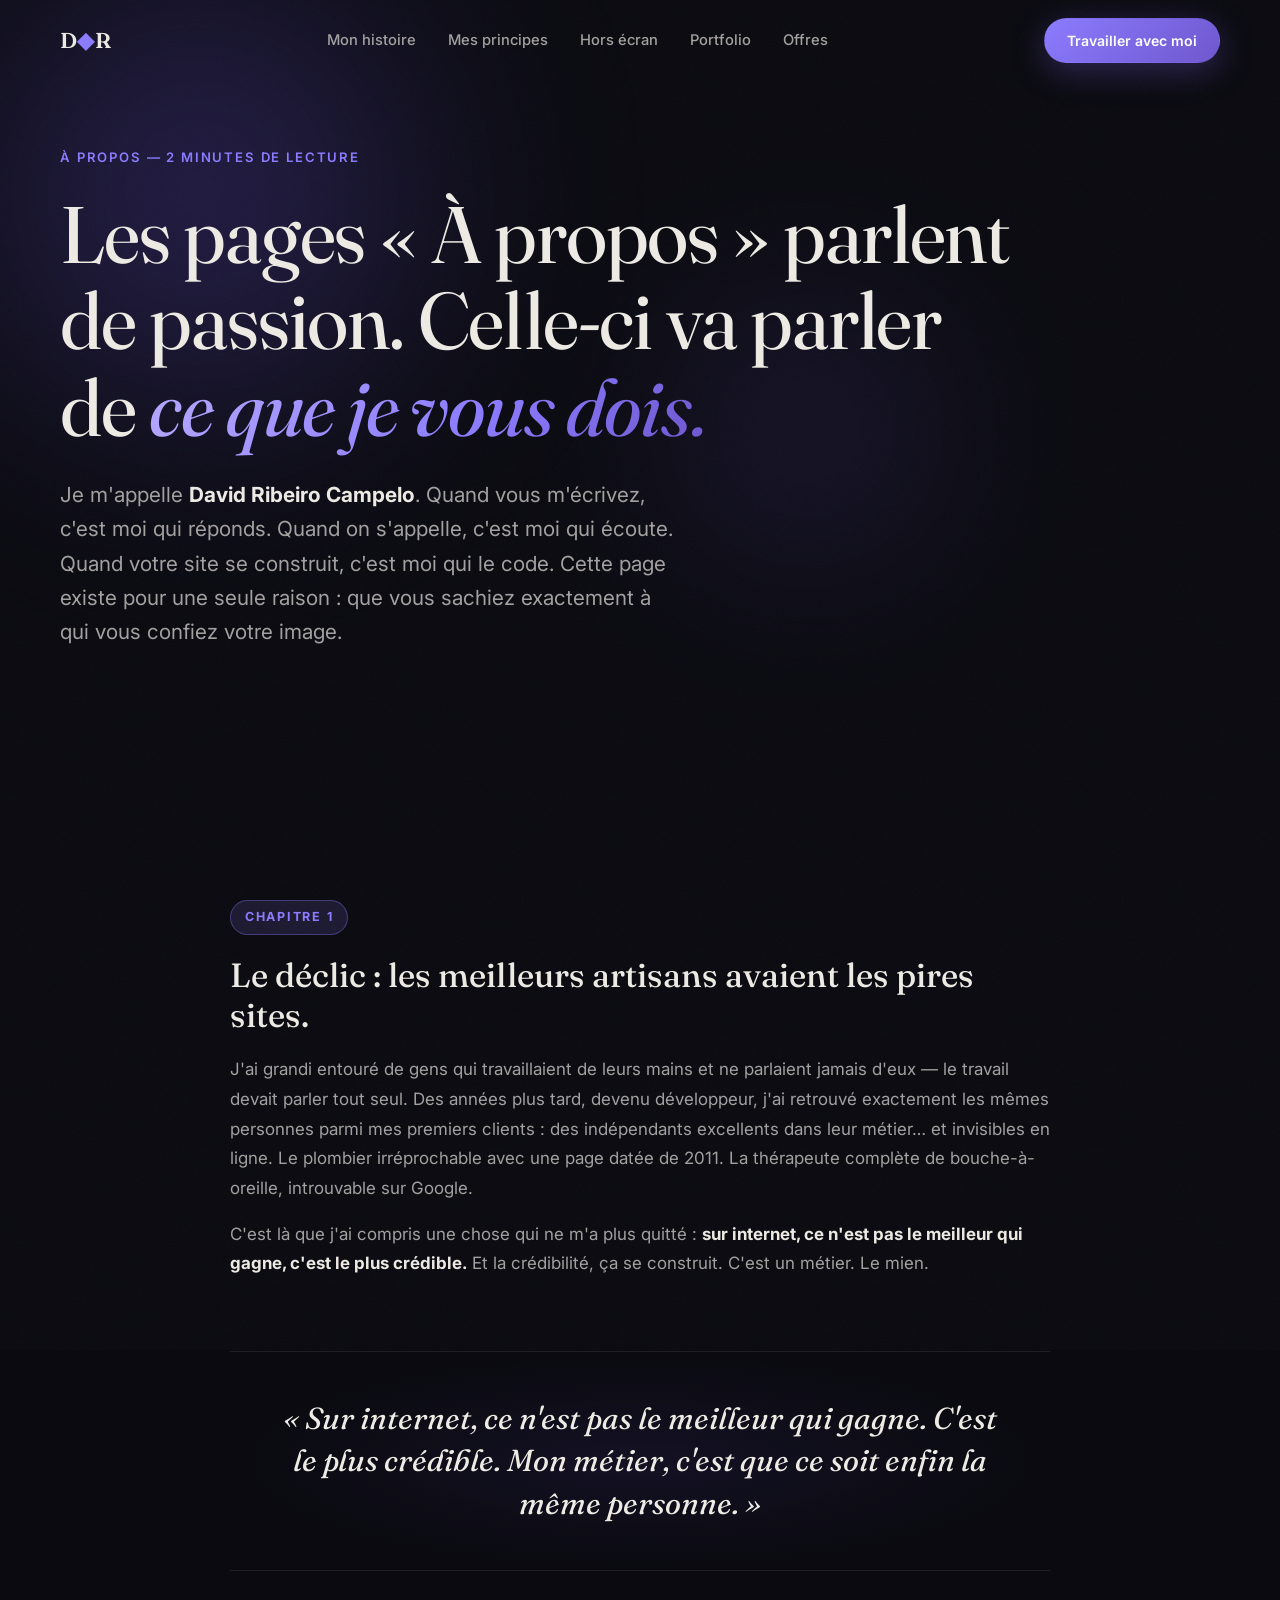
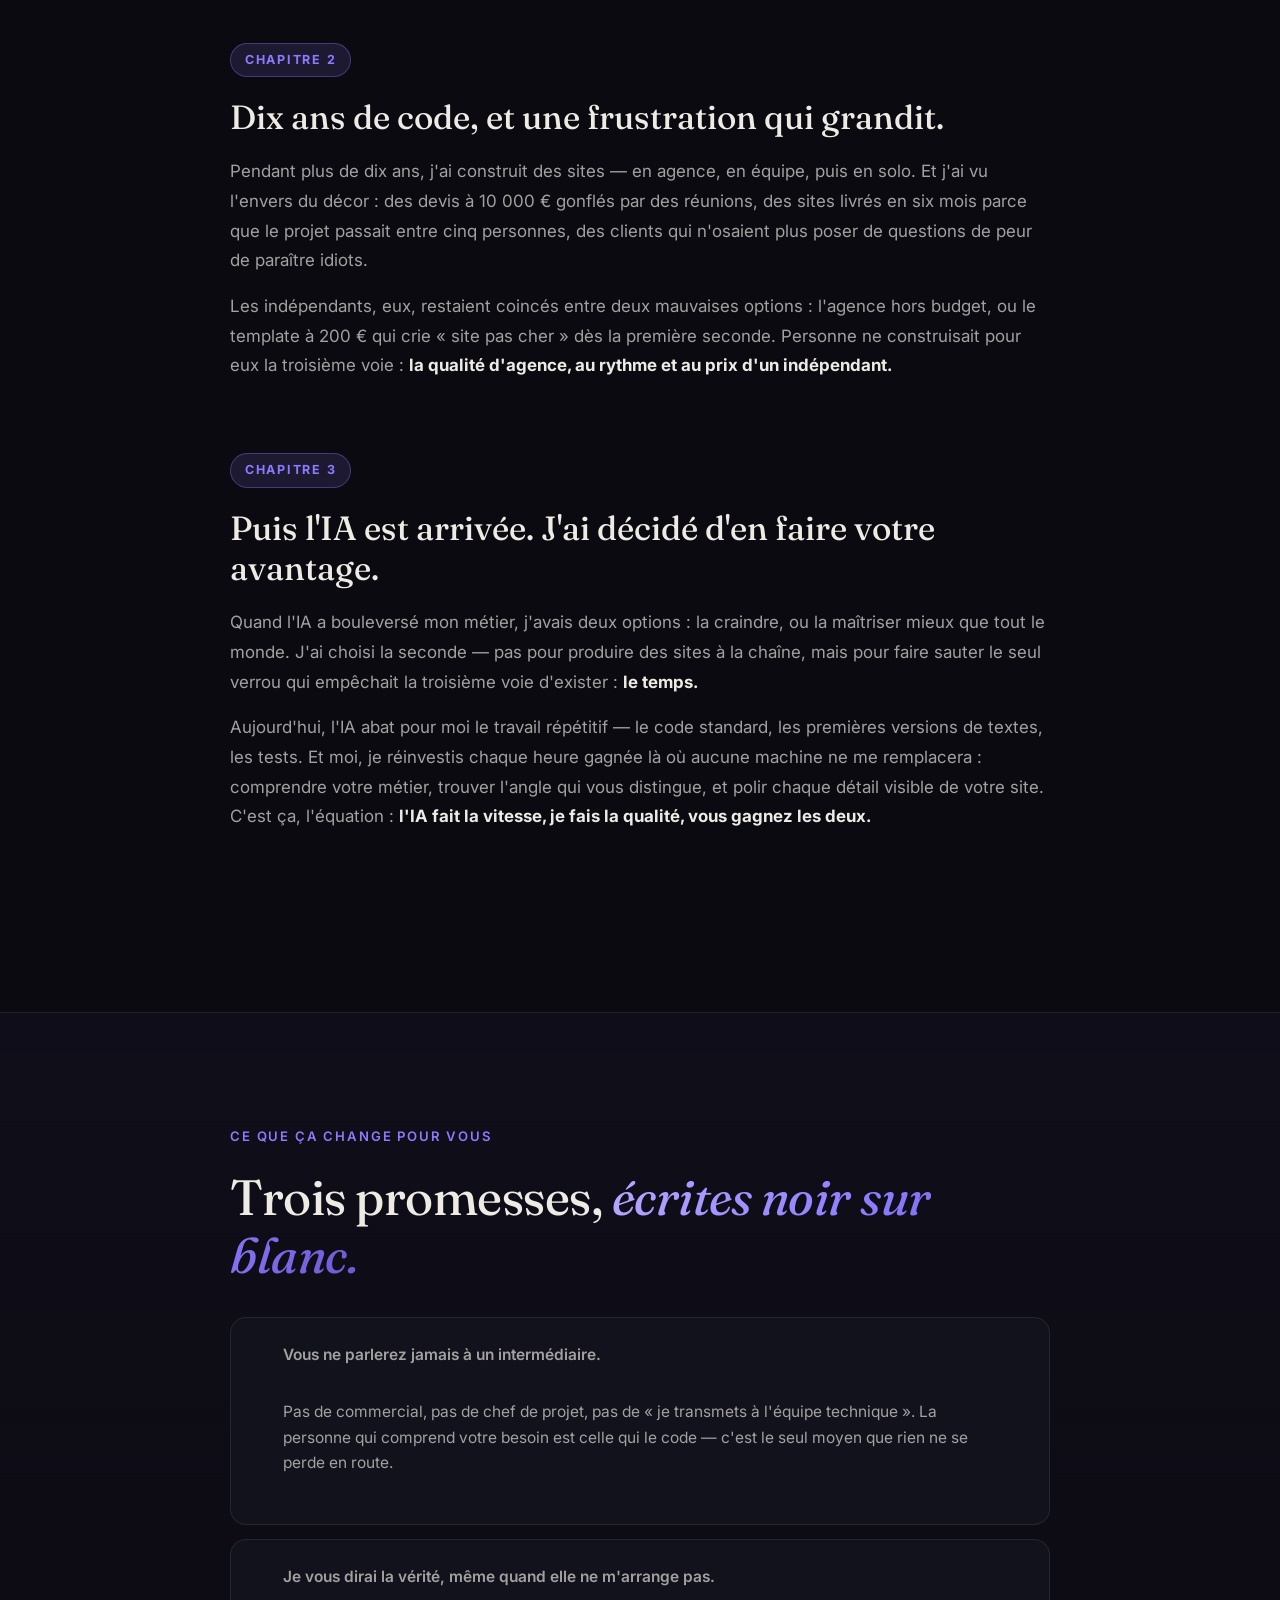
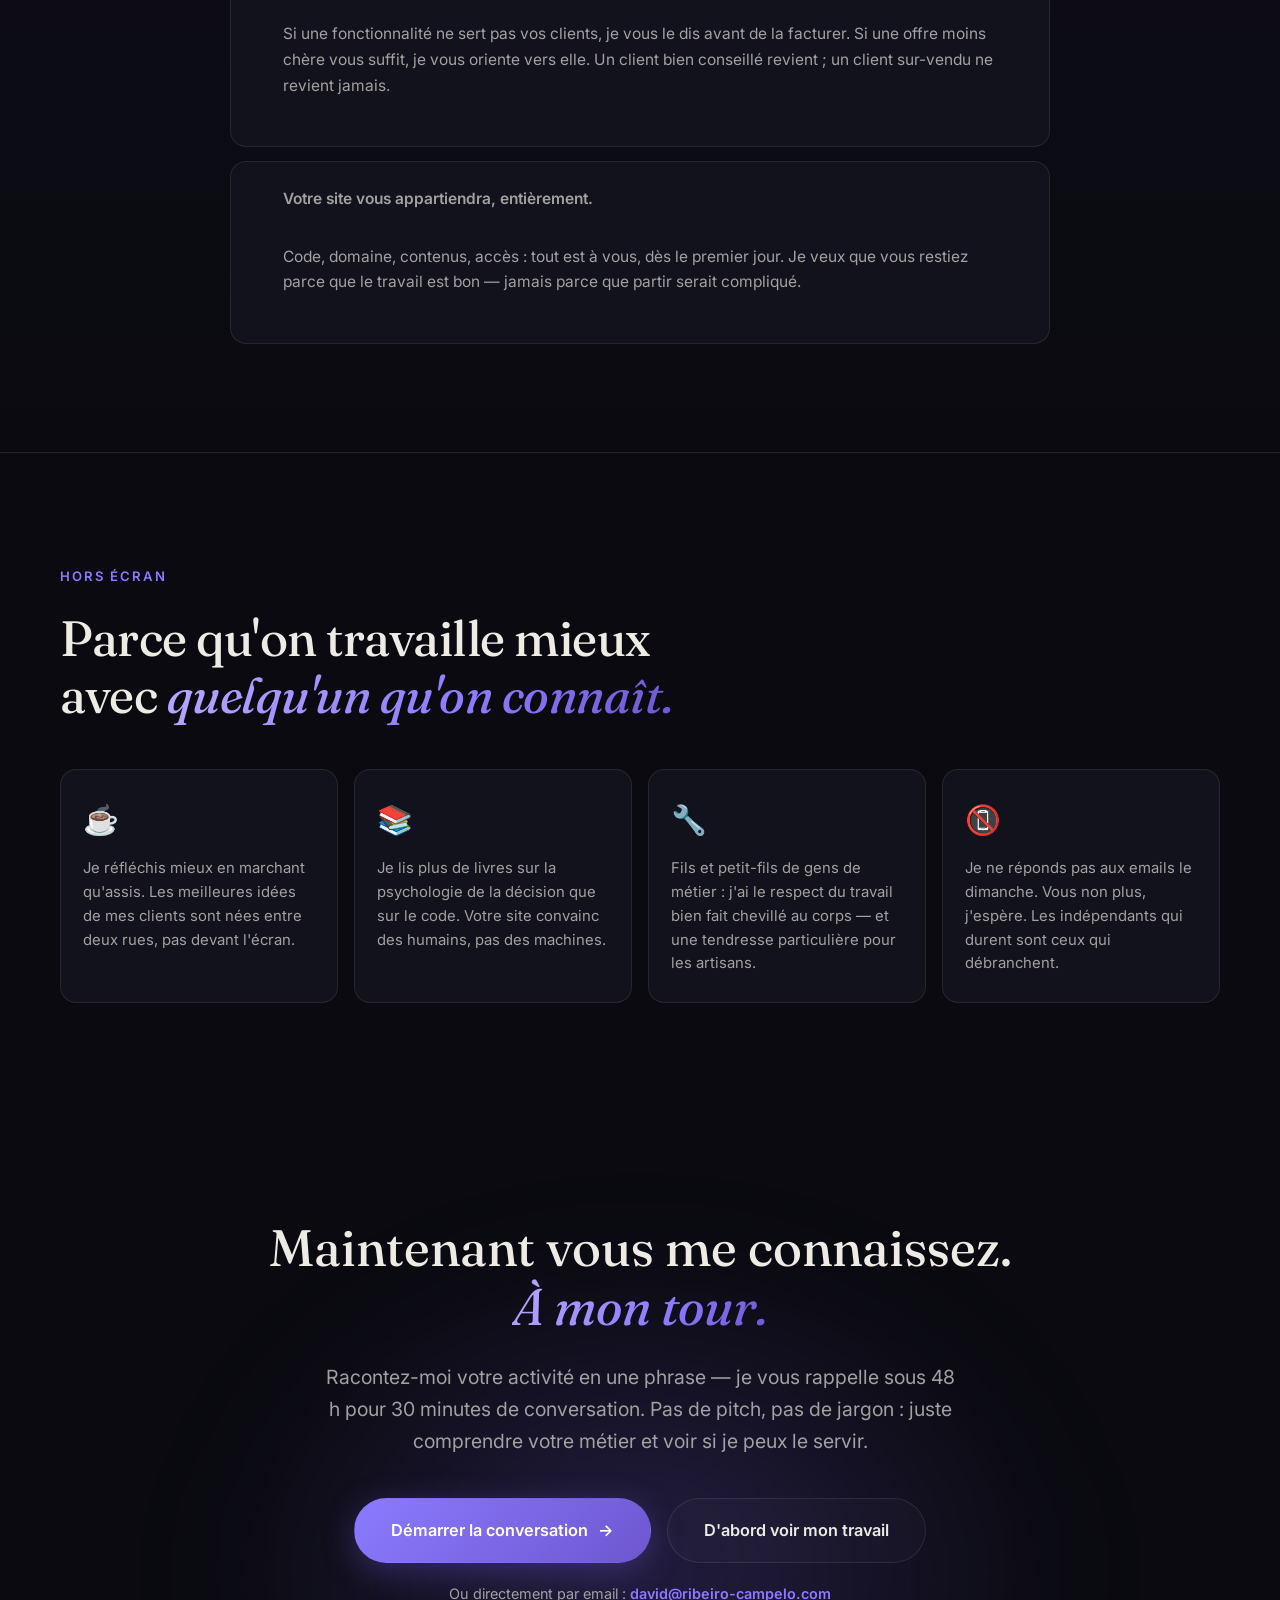
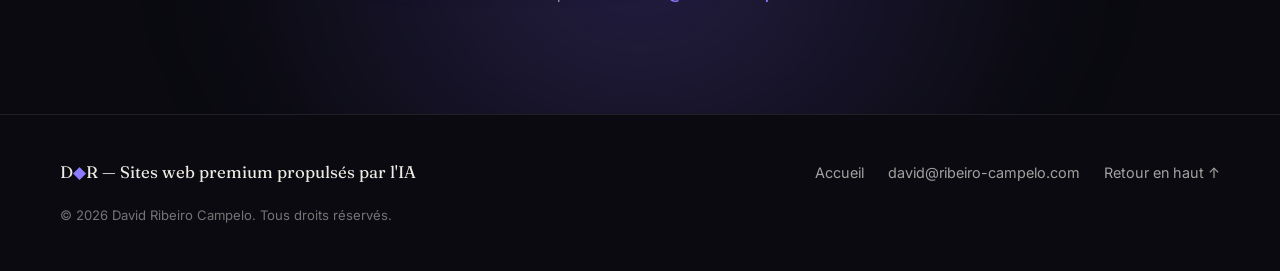
==== apropos.html @ 4f7f9013 "Page À propos narrative en trois chapitres Nouvelle page apropos.html : ouverture qui renverse la co" ====
<!DOCTYPE html>
<html lang="fr">
<head>
  <meta charset="UTF-8">
  <meta name="viewport" content="width=device-width, initial-scale=1.0">
  <title>À propos — David Ribeiro Campelo, développeur web IA</title>
  <meta name="description" content="Qui est derrière votre futur site ? L'histoire de David Ribeiro Campelo : dix ans de code, un parti pris pour les indépendants, et l'IA comme accélérateur — jamais comme excuse.">
  <meta property="og:title" content="À propos — David Ribeiro Campelo">
  <meta property="og:description" content="La personne qui répond à votre premier message est celle qui code votre site. Voici pourquoi ça change tout.">
  <meta property="og:type" content="website">
  <link rel="preconnect" href="https://fonts.googleapis.com">
  <link rel="preconnect" href="https://fonts.gstatic.com" crossorigin>
  <link href="https://fonts.googleapis.com/css2?family=Fraunces:ital,opsz,wght@0,9..144,300..700;1,9..144,300..700&family=Inter:wght@400;500;600;700&display=swap" rel="stylesheet">
  <link rel="stylesheet" href="styles.css">
  <link rel="icon" href="data:image/svg+xml,<svg xmlns='http://www.w3.org/2000/svg' viewBox='0 0 100 100'><text y='.9em' font-size='90'>◆</text></svg>">
</head>
<body>

  <div class="cursor-dot" aria-hidden="true"></div>
  <div class="grain" aria-hidden="true"></div>
  <div class="scroll-progress" aria-hidden="true"></div>

  <!-- ══════════════ NAVIGATION ══════════════ -->
  <header class="nav" id="nav">
    <div class="nav__inner">
      <a href="index.html" class="nav__logo">D<span class="accent">◆</span>R</a>
      <nav class="nav__links" aria-label="Navigation principale">
        <a href="#histoire">Mon histoire</a>
        <a href="#principes">Mes principes</a>
        <a href="#horsecran">Hors écran</a>
        <a href="index.html#realisations">Portfolio</a>
        <a href="index.html#offres">Offres</a>
      </nav>
      <a href="#travailler" class="btn btn--small btn--primary magnetic">Travailler avec moi</a>
      <button class="nav__burger" id="burger" aria-label="Menu" aria-expanded="false">
        <span></span><span></span>
      </button>
    </div>
  </header>

  <div class="mobile-menu" id="mobileMenu">
    <a href="#histoire">Mon histoire</a>
    <a href="#principes">Mes principes</a>
    <a href="#horsecran">Hors écran</a>
    <a href="index.html#realisations">Portfolio</a>
    <a href="index.html#offres">Offres</a>
    <a href="#travailler" class="btn btn--primary">Travailler avec moi</a>
  </div>

  <main id="top">

    <!-- ══════════════ OUVERTURE ══════════════ -->
    <section class="hero hero--service">
      <div class="hero__aurora" aria-hidden="true">
        <div class="aurora aurora--1"></div>
        <div class="aurora aurora--3"></div>
      </div>
      <div class="container hero__content">
        <p class="eyebrow reveal">À propos — 2 minutes de lecture</p>
        <h1 class="hero__title reveal">
          Les pages « À propos » parlent<br>
          de passion. Celle-ci va parler<br>
          de <em>ce que je vous dois.</em>
        </h1>
        <p class="hero__sub reveal">
          Je m'appelle <strong>David Ribeiro Campelo</strong>. Quand vous m'écrivez,
          c'est moi qui réponds. Quand on s'appelle, c'est moi qui écoute. Quand votre
          site se construit, c'est moi qui le code. Cette page existe pour une seule
          raison : que vous sachiez exactement à qui vous confiez votre image.
        </p>
      </div>
    </section>

    <!-- ══════════════ L'HISTOIRE ══════════════ -->
    <section class="section" id="histoire">
      <div class="container container--narrow">

        <article class="chapter reveal">
          <span class="chapter__num">Chapitre 1</span>
          <h2 class="chapter__title">Le déclic : les meilleurs artisans avaient les pires sites.</h2>
          <p>
            J'ai grandi entouré de gens qui travaillaient de leurs mains et ne parlaient
            jamais d'eux — le travail devait parler tout seul. Des années plus tard,
            devenu développeur, j'ai retrouvé exactement les mêmes personnes parmi mes
            premiers clients : des indépendants excellents dans leur métier… et invisibles
            en ligne. Le plombier irréprochable avec une page datée de 2011. La thérapeute
            complète de bouche-à-oreille, introuvable sur Google.
          </p>
          <p>
            C'est là que j'ai compris une chose qui ne m'a plus quitté :
            <strong>sur internet, ce n'est pas le meilleur qui gagne, c'est le plus
            crédible.</strong> Et la crédibilité, ça se construit. C'est un métier.
            Le mien.
          </p>
        </article>

        <blockquote class="pullquote reveal">
          « Sur internet, ce n'est pas le meilleur qui gagne.
          C'est le plus crédible. Mon métier, c'est que ce soit
          enfin la même personne. »
        </blockquote>

        <article class="chapter reveal">
          <span class="chapter__num">Chapitre 2</span>
          <h2 class="chapter__title">Dix ans de code, et une frustration qui grandit.</h2>
          <p>
            Pendant plus de dix ans, j'ai construit des sites — en agence, en équipe,
            puis en solo. Et j'ai vu l'envers du décor : des devis à 10 000 € gonflés
            par des réunions, des sites livrés en six mois parce que le projet passait
            entre cinq personnes, des clients qui n'osaient plus poser de questions de
            peur de paraître idiots.
          </p>
          <p>
            Les indépendants, eux, restaient coincés entre deux mauvaises options :
            l'agence hors budget, ou le template à 200 € qui crie « site pas cher »
            dès la première seconde. Personne ne construisait pour eux la troisième
            voie : <strong>la qualité d'agence, au rythme et au prix d'un indépendant.</strong>
          </p>
        </article>

        <article class="chapter reveal">
          <span class="chapter__num">Chapitre 3</span>
          <h2 class="chapter__title">Puis l'IA est arrivée. J'ai décidé d'en faire votre avantage.</h2>
          <p>
            Quand l'IA a bouleversé mon métier, j'avais deux options : la craindre,
            ou la maîtriser mieux que tout le monde. J'ai choisi la seconde — pas pour
            produire des sites à la chaîne, mais pour faire sauter le seul verrou qui
            empêchait la troisième voie d'exister : <strong>le temps.</strong>
          </p>
          <p>
            Aujourd'hui, l'IA abat pour moi le travail répétitif — le code standard,
            les premières versions de textes, les tests. Et moi, je réinvestis chaque
            heure gagnée là où aucune machine ne me remplacera : comprendre votre
            métier, trouver l'angle qui vous distingue, et polir chaque détail visible
            de votre site. C'est ça, l'équation : <strong>l'IA fait la vitesse,
            je fais la qualité, vous gagnez les deux.</strong>
          </p>
        </article>

      </div>
    </section>

    <!-- ══════════════ MES PRINCIPES ══════════════ -->
    <section class="section stats" id="principes">
      <div class="container container--narrow">
        <p class="eyebrow reveal">Ce que ça change pour vous</p>
        <h2 class="section__title reveal">Trois promesses, <em>écrites noir sur blanc.</em></h2>
        <div class="faq reveal" style="margin-top: 32px;">
          <div class="faq__item promise">
            <p class="promise__title">Vous ne parlerez jamais à un intermédiaire.</p>
            <p class="promise__body">Pas de commercial, pas de chef de projet, pas de « je transmets à l'équipe technique ». La personne qui comprend votre besoin est celle qui le code — c'est le seul moyen que rien ne se perde en route.</p>
          </div>
          <div class="faq__item promise">
            <p class="promise__title">Je vous dirai la vérité, même quand elle ne m'arrange pas.</p>
            <p class="promise__body">Si une fonctionnalité ne sert pas vos clients, je vous le dis avant de la facturer. Si une offre moins chère vous suffit, je vous oriente vers elle. Un client bien conseillé revient ; un client sur-vendu ne revient jamais.</p>
          </div>
          <div class="faq__item promise">
            <p class="promise__title">Votre site vous appartiendra, entièrement.</p>
            <p class="promise__body">Code, domaine, contenus, accès : tout est à vous, dès le premier jour. Je veux que vous restiez parce que le travail est bon — jamais parce que partir serait compliqué.</p>
          </div>
        </div>
      </div>
    </section>

    <!-- ══════════════ HORS ÉCRAN ══════════════ -->
    <section class="section" id="horsecran">
      <div class="container">
        <p class="eyebrow reveal">Hors écran</p>
        <h2 class="section__title reveal">Parce qu'on travaille mieux<br>avec <em>quelqu'un qu'on connaît.</em></h2>
        <div class="offscreen reveal">
          <div class="offscreen__card">
            <span class="offscreen__emoji" aria-hidden="true">☕</span>
            <p>Je réfléchis mieux en marchant qu'assis. Les meilleures idées de mes clients sont nées entre deux rues, pas devant l'écran.</p>
          </div>
          <div class="offscreen__card">
            <span class="offscreen__emoji" aria-hidden="true">📚</span>
            <p>Je lis plus de livres sur la psychologie de la décision que sur le code. Votre site convainc des humains, pas des machines.</p>
          </div>
          <div class="offscreen__card">
            <span class="offscreen__emoji" aria-hidden="true">🔧</span>
            <p>Fils et petit-fils de gens de métier : j'ai le respect du travail bien fait chevillé au corps — et une tendresse particulière pour les artisans.</p>
          </div>
          <div class="offscreen__card">
            <span class="offscreen__emoji" aria-hidden="true">📵</span>
            <p>Je ne réponds pas aux emails le dimanche. Vous non plus, j'espère. Les indépendants qui durent sont ceux qui débranchent.</p>
          </div>
        </div>
      </div>
    </section>

    <!-- ══════════════ CTA ══════════════ -->
    <section class="section cta" id="travailler">
      <div class="cta__aurora" aria-hidden="true"></div>
      <div class="container container--narrow">
        <h2 class="cta__title reveal">Maintenant vous me connaissez.<br><em>À mon tour.</em></h2>
        <p class="section__lead reveal">
          Racontez-moi votre activité en une phrase — je vous rappelle sous 48 h
          pour 30 minutes de conversation. Pas de pitch, pas de jargon : juste
          comprendre votre métier et voir si je peux le servir.
        </p>
        <div class="hero__cta reveal" style="justify-content: center;">
          <a href="index.html#contact" class="btn btn--primary btn--large magnetic">
            Démarrer la conversation <span class="btn__arrow" aria-hidden="true">→</span>
          </a>
          <a href="index.html#realisations" class="btn btn--ghost btn--large magnetic">D'abord voir mon travail</a>
        </div>
        <p class="hero__note reveal" style="text-align: center; margin-top: 20px;">
          Ou directement par email : <a href="mailto:david@ribeiro-campelo.com" style="color: var(--accent); text-decoration: none; font-weight: 600;">david@ribeiro-campelo.com</a>
        </p>
      </div>
    </section>

  </main>

  <!-- ══════════════ FOOTER ══════════════ -->
  <footer class="footer">
    <div class="container footer__inner">
      <p class="footer__logo">D<span class="accent">◆</span>R — Sites web premium propulsés par l'IA</p>
      <nav class="footer__links" aria-label="Liens de pied de page">
        <a href="index.html">Accueil</a>
        <a href="mailto:david@ribeiro-campelo.com">david@ribeiro-campelo.com</a>
        <a href="#top">Retour en haut ↑</a>
      </nav>
      <p class="footer__legal">© 2026 David Ribeiro Campelo. Tous droits réservés.</p>
    </div>
  </footer>

  <script src="script.js"></script>
</body>
</html>
---- styles.css ----
/* ═══════════════════════════════════════════════════
   D◆R — Design system
   Palette : nuit profonde + iris électrique + ivoire
   Typo    : Fraunces (display) / Inter (UI & texte)
   ═══════════════════════════════════════════════════ */

:root {
  --bg: #0a0a10;
  --surface: #12121c;
  --surface-2: #181826;
  --line: rgba(237, 235, 228, 0.09);
  --text: #edebe4;
  --text-dim: #a3a1a0;
  --accent: #8b7bff;
  --accent-strong: #6e56cf;
  --accent-soft: rgba(139, 123, 255, 0.14);
  --glow: rgba(110, 86, 207, 0.35);
  --radius: 20px;
  --font-display: "Fraunces", Georgia, serif;
  --font-body: "Inter", -apple-system, BlinkMacSystemFont, "Segoe UI", sans-serif;
  --ease: cubic-bezier(0.22, 1, 0.36, 1);
}

* { margin: 0; padding: 0; box-sizing: border-box; }

html { scroll-behavior: smooth; }

body {
  background: var(--bg);
  color: var(--text);
  font-family: var(--font-body);
  font-size: 17px;
  line-height: 1.65;
  -webkit-font-smoothing: antialiased;
  overflow-x: hidden;
}

::selection { background: var(--accent-strong); color: #fff; }

img { max-width: 100%; display: block; }
a { color: inherit; }

.container {
  width: min(1160px, 92vw);
  margin-inline: auto;
}
.container--narrow { width: min(820px, 92vw); }

.accent { color: var(--accent); }
em {
  font-style: italic;
  background: linear-gradient(120deg, #b7a9ff, #8b7bff 60%, #6e56cf);
  -webkit-background-clip: text;
  background-clip: text;
  -webkit-text-fill-color: transparent;
}

/* ── Grain & curseur ─────────────────────────────── */
.grain {
  position: fixed; inset: -50%;
  pointer-events: none; z-index: 999;
  opacity: 0.035;
  background-image: url("data:image/svg+xml,%3Csvg xmlns='http://www.w3.org/2000/svg' width='300' height='300'%3E%3Cfilter id='n'%3E%3CfeTurbulence type='fractalNoise' baseFrequency='0.8' numOctaves='3'/%3E%3C/filter%3E%3Crect width='100%25' height='100%25' filter='url(%23n)'/%3E%3C/svg%3E");
  animation: grain 8s steps(10) infinite;
}
@keyframes grain {
  0%, 100% { transform: translate(0, 0); }
  20% { transform: translate(-3%, 2%); }
  40% { transform: translate(2%, -3%); }
  60% { transform: translate(-2%, -2%); }
  80% { transform: translate(3%, 3%); }
}

.cursor-dot {
  position: fixed; top: 0; left: 0;
  width: 28px; height: 28px;
  border: 1.5px solid var(--accent);
  border-radius: 50%;
  pointer-events: none; z-index: 1000;
  transform: translate(-50%, -50%);
  transition: width 0.25s var(--ease), height 0.25s var(--ease), opacity 0.3s, background 0.25s;
  opacity: 0;
}
.cursor-dot.is-visible { opacity: 0.8; }
.cursor-dot.is-hovering {
  width: 56px; height: 56px;
  background: var(--accent-soft);
  border-color: transparent;
}
@media (hover: none) { .cursor-dot { display: none; } }

.scroll-progress {
  position: fixed; top: 0; left: 0; height: 2px; width: 0;
  background: linear-gradient(90deg, var(--accent-strong), var(--accent));
  z-index: 1001;
}

/* ── Navigation ──────────────────────────────────── */
.nav {
  position: fixed; top: 0; left: 0; right: 0; z-index: 100;
  transition: background 0.4s, border-color 0.4s, backdrop-filter 0.4s;
  border-bottom: 1px solid transparent;
}
.nav.is-scrolled {
  background: rgba(10, 10, 16, 0.72);
  backdrop-filter: blur(16px);
  -webkit-backdrop-filter: blur(16px);
  border-color: var(--line);
}
.nav__inner {
  width: min(1160px, 92vw);
  margin-inline: auto;
  display: flex; align-items: center; justify-content: space-between;
  padding-block: 18px;
}
.nav__logo {
  font-family: var(--font-display);
  font-weight: 600; font-size: 1.35rem;
  text-decoration: none; letter-spacing: 0.02em;
}
.nav__links { display: flex; gap: 32px; }
.nav__links a {
  text-decoration: none; font-size: 0.92rem; font-weight: 500;
  color: var(--text-dim);
  transition: color 0.25s;
}
.nav__links a:hover { color: var(--text); }

.nav__burger {
  display: none;
  background: none; border: none; cursor: pointer;
  flex-direction: column; gap: 6px; padding: 8px;
}
.nav__burger span {
  display: block; width: 24px; height: 2px;
  background: var(--text);
  transition: transform 0.3s var(--ease);
}
.nav__burger[aria-expanded="true"] span:first-child { transform: translateY(4px) rotate(45deg); }
.nav__burger[aria-expanded="true"] span:last-child { transform: translateY(-4px) rotate(-45deg); }

.mobile-menu {
  position: fixed; inset: 0; z-index: 99;
  background: rgba(10, 10, 16, 0.97);
  display: flex; flex-direction: column;
  align-items: center; justify-content: center; gap: 28px;
  opacity: 0; pointer-events: none;
  transition: opacity 0.35s;
}
.mobile-menu.is-open { opacity: 1; pointer-events: auto; }
.mobile-menu a {
  text-decoration: none; font-size: 1.4rem; font-weight: 500;
  font-family: var(--font-display);
}

/* ── Boutons ─────────────────────────────────────── */
.btn {
  display: inline-flex; align-items: center; gap: 10px;
  padding: 14px 28px;
  border-radius: 100px;
  font-weight: 600; font-size: 0.95rem;
  text-decoration: none;
  border: 1px solid transparent;
  cursor: pointer;
  transition: transform 0.3s var(--ease), box-shadow 0.3s, background 0.3s, border-color 0.3s;
  will-change: transform;
}
.btn--primary {
  background: linear-gradient(135deg, #8b7bff, #6e56cf);
  color: #fff;
  box-shadow: 0 8px 32px var(--glow);
}
.btn--primary:hover { box-shadow: 0 12px 44px var(--glow); }
.btn--ghost {
  border-color: var(--line);
  color: var(--text);
  background: rgba(255, 255, 255, 0.02);
}
.btn--ghost:hover { border-color: var(--accent); background: var(--accent-soft); }
.btn--large { padding: 18px 36px; font-size: 1.02rem; }
.btn--small { padding: 10px 22px; font-size: 0.88rem; }
.btn__arrow { transition: transform 0.3s var(--ease); }
.btn:hover .btn__arrow { transform: translateX(4px); }

/* ── Typo commune sections ───────────────────────── */
.section { padding-block: clamp(80px, 12vh, 140px); }

.eyebrow {
  display: inline-flex; align-items: center; gap: 10px;
  font-size: 0.82rem; font-weight: 600;
  letter-spacing: 0.14em; text-transform: uppercase;
  color: var(--accent);
  margin-bottom: 22px;
}
.pulse-dot {
  width: 8px; height: 8px; border-radius: 50%;
  background: #6ee7a0;
  box-shadow: 0 0 0 0 rgba(110, 231, 160, 0.5);
  animation: pulse 2s infinite;
}
@keyframes pulse {
  0% { box-shadow: 0 0 0 0 rgba(110, 231, 160, 0.5); }
  70% { box-shadow: 0 0 0 10px rgba(110, 231, 160, 0); }
  100% { box-shadow: 0 0 0 0 rgba(110, 231, 160, 0); }
}

.section__title {
  font-family: var(--font-display);
  font-weight: 450;
  font-size: clamp(1.9rem, 4.2vw, 3.1rem);
  line-height: 1.16;
  letter-spacing: -0.01em;
  margin-bottom: 24px;
  max-width: 850px;
}
.section__lead {
  font-size: clamp(1.05rem, 1.6vw, 1.22rem);
  color: var(--text-dim);
  max-width: 640px;
  margin-bottom: 12px;
}
.section__lead strong { color: var(--text); }

/* ── Hero ────────────────────────────────────────── */
.hero {
  position: relative;
  min-height: 100svh;
  display: flex; align-items: center;
  padding-top: 120px; padding-bottom: 80px;
  overflow: hidden;
}
.hero__aurora { position: absolute; inset: 0; overflow: hidden; }
.aurora {
  position: absolute;
  border-radius: 50%;
  filter: blur(90px);
  opacity: 0.5;
  animation: float 14s ease-in-out infinite alternate;
}
.aurora--1 {
  width: 55vw; height: 55vw;
  top: -20%; left: -12%;
  background: radial-gradient(circle, #4a3a99, transparent 65%);
}
.aurora--2 {
  width: 45vw; height: 45vw;
  bottom: -25%; right: -8%;
  background: radial-gradient(circle, #2a3a7a, transparent 65%);
  animation-delay: -5s;
}
.aurora--3 {
  width: 30vw; height: 30vw;
  top: 30%; right: 22%;
  background: radial-gradient(circle, #6e56cf, transparent 65%);
  opacity: 0.25;
  animation-delay: -9s;
}
@keyframes float {
  from { transform: translate(0, 0) scale(1); }
  to { transform: translate(4%, 6%) scale(1.08); }
}

.hero__content { position: relative; z-index: 2; }
.hero__title {
  font-family: var(--font-display);
  font-weight: 420;
  font-size: clamp(2.6rem, 6.6vw, 5rem);
  line-height: 1.08;
  letter-spacing: -0.015em;
  margin-bottom: 28px;
}
.hero__sub {
  font-size: clamp(1.08rem, 1.8vw, 1.3rem);
  color: var(--text-dim);
  max-width: 620px;
  margin-bottom: 40px;
}
.hero__sub strong { color: var(--text); }
.hero__cta { display: flex; flex-wrap: wrap; gap: 16px; margin-bottom: 20px; }
.hero__note { font-size: 0.9rem; color: var(--text-dim); opacity: 0.85; }

.hero__scroll-hint {
  position: absolute; bottom: 32px; left: 50%;
  transform: translateX(-50%);
  width: 24px; height: 40px;
  border: 1.5px solid var(--line);
  border-radius: 14px;
}
.hero__scroll-hint span {
  position: absolute; top: 7px; left: 50%;
  width: 3px; height: 8px;
  margin-left: -1.5px;
  border-radius: 3px;
  background: var(--accent);
  animation: scrollhint 1.8s ease-in-out infinite;
}
@keyframes scrollhint {
  0% { transform: translateY(0); opacity: 1; }
  70% { transform: translateY(14px); opacity: 0; }
  100% { transform: translateY(0); opacity: 0; }
}

/* ── Marquee ─────────────────────────────────────── */
.proofbar {
  border-block: 1px solid var(--line);
  padding-block: 22px;
  overflow: hidden;
  background: rgba(255, 255, 255, 0.012);
}
.marquee { overflow: hidden; }
.marquee__track {
  display: flex; align-items: center; gap: 40px;
  width: max-content;
  animation: marquee 28s linear infinite;
}
.marquee__track span {
  font-size: 0.95rem; font-weight: 500;
  color: var(--text-dim);
  white-space: nowrap;
}
.marquee__track i { color: var(--accent); font-style: normal; font-size: 0.6rem; }
@keyframes marquee {
  from { transform: translateX(0); }
  to { transform: translateX(-50%); }
}

/* ── Problème & solution ─────────────────────────── */
.problem, .solution { text-align: center; }
.problem .section__lead, .solution .section__lead { margin-inline: auto; }
.problem { padding-bottom: clamp(40px, 6vh, 70px); }
.solution {
  padding-top: clamp(40px, 6vh, 70px);
  background: linear-gradient(180deg, transparent, rgba(110, 86, 207, 0.06));
}

/* ── Bento services ──────────────────────────────── */
.bento {
  display: grid;
  grid-template-columns: repeat(3, 1fr);
  gap: 20px;
  margin-top: 48px;
}
.bento__card {
  position: relative;
  background: var(--surface);
  border: 1px solid var(--line);
  border-radius: var(--radius);
  padding: 34px 30px;
  transition: border-color 0.35s, background 0.35s, transform 0.2s;
  overflow: hidden;
}
.bento__card::before {
  content: "";
  position: absolute; inset: 0;
  background: radial-gradient(500px circle at var(--mx, 50%) var(--my, 50%), rgba(139, 123, 255, 0.09), transparent 45%);
  opacity: 0;
  transition: opacity 0.35s;
  pointer-events: none;
}
.bento__card:hover { border-color: rgba(139, 123, 255, 0.35); }
.bento__card:hover::before { opacity: 1; }
.bento__card--large { grid-column: span 2; }
.bento__icon {
  font-size: 1.6rem; color: var(--accent);
  margin-bottom: 18px;
}
.bento__card h3 {
  font-family: var(--font-display);
  font-weight: 500;
  font-size: 1.35rem;
  margin-bottom: 12px;
}
.bento__card p { color: var(--text-dim); font-size: 0.98rem; }
.bento__tag {
  position: absolute; top: 24px; right: 24px;
  font-size: 0.72rem; font-weight: 600;
  letter-spacing: 0.08em; text-transform: uppercase;
  color: var(--accent);
  background: var(--accent-soft);
  border: 1px solid rgba(139, 123, 255, 0.3);
  padding: 6px 12px; border-radius: 100px;
}

/* ── Stats ───────────────────────────────────────── */
.stats {
  border-block: 1px solid var(--line);
  background: linear-gradient(180deg, rgba(110, 86, 207, 0.05), transparent);
}
.stats__grid {
  display: grid;
  grid-template-columns: repeat(4, 1fr);
  gap: 32px;
}
.stat { text-align: center; }
.stat__number {
  display: block;
  font-family: var(--font-display);
  font-weight: 450;
  font-size: clamp(2.2rem, 4vw, 3.4rem);
  background: linear-gradient(120deg, #ede9ff, #8b7bff);
  -webkit-background-clip: text;
  background-clip: text;
  -webkit-text-fill-color: transparent;
  margin-bottom: 8px;
}
.stat__label { font-size: 0.92rem; color: var(--text-dim); }

/* ── Portfolio : études de cas ───────────────────── */
.case {
  display: grid;
  grid-template-columns: 1fr 1fr;
  gap: clamp(32px, 5vw, 72px);
  align-items: center;
  margin-top: clamp(56px, 8vh, 90px);
}
.case:nth-of-type(even) .case__visual { order: 2; }
.case__visual {
  border-radius: var(--radius);
  padding: clamp(24px, 3vw, 44px);
  min-height: 340px;
  display: flex; align-items: center; justify-content: center;
  position: relative;
  overflow: hidden;
}
.case__visual--1 { background: linear-gradient(140deg, #2b2350, #4a3a99); }
.case__visual--2 { background: linear-gradient(140deg, #1f2a4a, #3c5aa8); }
.case__visual--3 { background: linear-gradient(140deg, #33234a, #7a4aa8); }
.case__visual::after {
  content: "";
  position: absolute; inset: 0;
  background: radial-gradient(circle at 30% 20%, rgba(255, 255, 255, 0.12), transparent 55%);
  pointer-events: none;
}
.case__browser {
  width: 100%; max-width: 460px;
  border-radius: 12px;
  overflow: hidden;
  border: 1px solid rgba(255, 255, 255, 0.16);
  box-shadow: 0 30px 60px rgba(0, 0, 0, 0.45);
  transform: rotate(-1.5deg);
  transition: transform 0.5s var(--ease);
}
.case:hover .case__browser { transform: rotate(0deg) scale(1.02); }
.case__browser-bar {
  display: flex; gap: 6px; align-items: center;
  background: rgba(10, 10, 16, 0.9);
  padding: 10px 14px;
}
.case__browser-bar i {
  width: 9px; height: 9px; border-radius: 50%;
  background: rgba(255, 255, 255, 0.22);
}
.case__browser-body {
  display: block;
  height: 240px;
  background: rgba(10, 10, 16, 0.72);
  backdrop-filter: blur(4px);
  background-image:
    linear-gradient(rgba(255,255,255,0.10) 1px, transparent 1px),
    linear-gradient(90deg, rgba(255,255,255,0.05) 1px, transparent 1px);
  background-size: 100% 36px, 33.3% 100%;
}
.case__tags { display: flex; flex-wrap: wrap; gap: 8px; margin-bottom: 18px; }
.case__tags span {
  font-size: 0.76rem; font-weight: 600;
  letter-spacing: 0.06em; text-transform: uppercase;
  color: var(--accent);
  background: var(--accent-soft);
  border: 1px solid rgba(139, 123, 255, 0.3);
  padding: 5px 12px; border-radius: 100px;
}
.case__body h3 {
  font-family: var(--font-display);
  font-weight: 500;
  font-size: clamp(1.4rem, 2.4vw, 1.8rem);
  margin-bottom: 16px;
}
.case__body p { color: var(--text-dim); font-size: 0.98rem; margin-bottom: 12px; }
.case__label { color: var(--text); font-weight: 600; }
.case__metrics {
  display: flex; flex-wrap: wrap; gap: clamp(20px, 3vw, 40px);
  margin: 24px 0 22px;
  padding-top: 20px;
  border-top: 1px solid var(--line);
}
.case__metrics span {
  display: block;
  font-family: var(--font-display);
  font-size: 1.7rem; font-weight: 450;
  background: linear-gradient(120deg, #ede9ff, #8b7bff);
  -webkit-background-clip: text;
  background-clip: text;
  -webkit-text-fill-color: transparent;
}
.case__metrics small { color: var(--text-dim); font-size: 0.82rem; }
.case__cta {
  color: var(--accent);
  text-decoration: none;
  font-weight: 600;
  font-size: 0.95rem;
}
.case__cta:hover { text-decoration: underline; }

/* ── À propos ────────────────────────────────────── */
.about {
  background: rgba(255, 255, 255, 0.012);
  border-block: 1px solid var(--line);
}
.about__grid {
  display: grid;
  grid-template-columns: 320px 1fr;
  gap: clamp(40px, 6vw, 80px);
  align-items: start;
}
.about__side { position: sticky; top: 110px; }
.about__photo {
  width: 100%; aspect-ratio: 4 / 5;
  border-radius: var(--radius);
  background:
    radial-gradient(circle at 30% 25%, rgba(139, 123, 255, 0.35), transparent 60%),
    linear-gradient(160deg, #23203d, #12121c);
  border: 1px solid var(--line);
  display: flex; align-items: center; justify-content: center;
  margin-bottom: 18px;
}
.about__photo span {
  font-family: var(--font-display);
  font-size: 4rem; font-weight: 450;
  background: linear-gradient(120deg, #ede9ff, #8b7bff);
  -webkit-background-clip: text;
  background-clip: text;
  -webkit-text-fill-color: transparent;
}
.about__status {
  display: flex; align-items: center; gap: 10px;
  font-size: 0.88rem; font-weight: 600;
  color: #6ee7a0;
  margin-bottom: 24px;
}
.about__facts { display: flex; flex-direction: column; gap: 16px; }
.about__facts div {
  padding: 14px 18px;
  background: var(--surface);
  border: 1px solid var(--line);
  border-radius: 14px;
}
.about__facts span {
  display: block;
  font-family: var(--font-display);
  font-size: 1.5rem; font-weight: 450;
  color: var(--text);
}
.about__facts small { color: var(--text-dim); font-size: 0.85rem; }
.about__text {
  color: var(--text-dim);
  font-size: 1.05rem;
  max-width: 620px;
  margin-bottom: 18px;
}
.about__points {
  list-style: none;
  margin: 26px 0 34px;
  display: flex; flex-direction: column; gap: 14px;
}
.about__points li {
  position: relative;
  padding-left: 30px;
  color: var(--text-dim);
  font-size: 0.98rem;
}
.about__points li::before {
  content: "◆";
  position: absolute; left: 0; top: 2px;
  color: var(--accent);
  font-size: 0.7rem;
}
.about__points strong { color: var(--text); }

/* ── Page service 1 000 € ────────────────────────── */
.hero--service { min-height: 88svh; }
.included {
  display: grid;
  grid-template-columns: repeat(3, 1fr);
  gap: 16px;
  margin-top: 44px;
}
.included__item {
  background: var(--surface);
  border: 1px solid var(--line);
  border-radius: 16px;
  padding: 22px 22px 24px;
  position: relative;
  transition: border-color 0.3s;
}
.included__item:hover { border-color: rgba(139, 123, 255, 0.35); }
.included__item::before {
  content: "✓";
  display: inline-flex; align-items: center; justify-content: center;
  width: 24px; height: 24px;
  border-radius: 50%;
  background: rgba(110, 231, 160, 0.12);
  border: 1px solid rgba(110, 231, 160, 0.4);
  color: #6ee7a0;
  font-size: 0.8rem; font-weight: 700;
  margin-bottom: 12px;
}
.included__item strong { display: block; font-size: 1rem; margin-bottom: 6px; }
.included__item span { color: var(--text-dim); font-size: 0.9rem; line-height: 1.5; display: block; }

.steps--service { grid-template-columns: repeat(3, 1fr); }

.fit {
  display: grid;
  grid-template-columns: 1fr 1fr;
  gap: 24px;
  margin-top: 44px;
}
.fit__card {
  border-radius: var(--radius);
  padding: 34px 30px;
  border: 1px solid var(--line);
  background: var(--surface);
}
.fit__card--yes { border-color: rgba(110, 231, 160, 0.3); }
.fit__card--yes h3 { color: #6ee7a0; }
.fit__card--no h3 { color: var(--text-dim); }
.fit__card h3 {
  font-family: var(--font-display);
  font-weight: 500; font-size: 1.25rem;
  margin-bottom: 18px;
}
.fit__card ul { list-style: none; display: flex; flex-direction: column; gap: 12px; }
.fit__card li {
  position: relative;
  padding-left: 28px;
  color: var(--text-dim);
  font-size: 0.96rem;
}
.fit__card--yes li::before {
  content: "✓";
  position: absolute; left: 0; top: 0;
  color: #6ee7a0; font-weight: 700;
}
.fit__card--no li::before {
  content: "✕";
  position: absolute; left: 0; top: 0;
  color: var(--text-dim); font-weight: 700; opacity: 0.7;
}
.fit__card a { color: var(--accent); text-decoration: none; font-weight: 600; }
.fit__note {
  margin-top: 18px;
  padding-top: 16px;
  border-top: 1px solid var(--line);
  color: var(--text-dim);
  font-size: 0.9rem;
}

/* ── Page À propos : narration ───────────────────── */
.chapter { margin-bottom: clamp(48px, 8vh, 80px); }
.chapter__num {
  display: inline-block;
  font-size: 0.78rem; font-weight: 700;
  letter-spacing: 0.14em; text-transform: uppercase;
  color: var(--accent);
  border: 1px solid rgba(139, 123, 255, 0.35);
  background: var(--accent-soft);
  padding: 6px 14px; border-radius: 100px;
  margin-bottom: 20px;
}
.chapter__title {
  font-family: var(--font-display);
  font-weight: 460;
  font-size: clamp(1.5rem, 3vw, 2.1rem);
  line-height: 1.2;
  margin-bottom: 20px;
}
.chapter p {
  color: var(--text-dim);
  font-size: 1.06rem;
  line-height: 1.75;
  margin-bottom: 16px;
}
.chapter strong { color: var(--text); }
.pullquote {
  font-family: var(--font-display);
  font-style: italic;
  font-weight: 420;
  font-size: clamp(1.4rem, 2.8vw, 1.9rem);
  line-height: 1.4;
  text-align: center;
  color: var(--text);
  padding: clamp(32px, 5vh, 52px) clamp(20px, 4vw, 60px);
  margin-bottom: clamp(48px, 8vh, 80px);
  border-block: 1px solid var(--line);
  background:
    radial-gradient(ellipse at center, rgba(110, 86, 207, 0.1), transparent 70%);
}
.promise { padding: 24px 26px; }
.promise__title {
  font-weight: 600;
  font-size: 1.05rem;
  margin-bottom: 8px;
}
.promise__body { color: var(--text-dim); font-size: 0.97rem; }
.offscreen {
  display: grid;
  grid-template-columns: repeat(4, 1fr);
  gap: 16px;
  margin-top: 44px;
}
.offscreen__card {
  background: var(--surface);
  border: 1px solid var(--line);
  border-radius: 16px;
  padding: 26px 22px;
  transition: border-color 0.3s, transform 0.3s var(--ease);
}
.offscreen__card:hover {
  border-color: rgba(139, 123, 255, 0.35);
  transform: translateY(-4px);
}
.offscreen__emoji { font-size: 1.8rem; display: block; margin-bottom: 14px; }
.offscreen__card p { color: var(--text-dim); font-size: 0.93rem; line-height: 1.6; }

/* ── Étapes d'embauche (CTA) ─────────────────────── */
.hire-steps {
  list-style: none;
  display: grid;
  grid-template-columns: repeat(3, 1fr);
  gap: 16px;
  margin: 0 auto 40px;
  max-width: 720px;
  position: relative;
  text-align: left;
}
.hire-steps li {
  background: var(--surface);
  border: 1px solid var(--line);
  border-radius: 16px;
  padding: 20px 18px;
}
.hire-steps li span {
  display: inline-flex; align-items: center; justify-content: center;
  width: 28px; height: 28px;
  border-radius: 50%;
  background: var(--accent-soft);
  border: 1px solid rgba(139, 123, 255, 0.4);
  color: var(--accent);
  font-weight: 700; font-size: 0.85rem;
  margin-bottom: 12px;
}
.hire-steps li strong { display: block; font-size: 0.95rem; margin-bottom: 4px; }
.hire-steps li small { color: var(--text-dim); font-size: 0.83rem; line-height: 1.4; display: block; }
.contact-form__note a { color: var(--accent); text-decoration: none; font-weight: 600; }

/* ── Méthode ─────────────────────────────────────── */
.steps {
  list-style: none;
  display: grid;
  grid-template-columns: repeat(4, 1fr);
  gap: 24px;
  margin-top: 48px;
  counter-reset: step;
}
.step {
  position: relative;
  background: var(--surface);
  border: 1px solid var(--line);
  border-radius: var(--radius);
  padding: 30px 26px;
  transition: border-color 0.35s;
}
.step:hover { border-color: rgba(139, 123, 255, 0.35); }
.step__num {
  display: block;
  font-family: var(--font-display);
  font-size: 2.4rem;
  font-weight: 300;
  color: transparent;
  -webkit-text-stroke: 1px var(--accent);
  margin-bottom: 18px;
}
.step h3 {
  font-size: 1.08rem; font-weight: 600;
  margin-bottom: 10px;
}
.step p { color: var(--text-dim); font-size: 0.93rem; }

/* ── Témoignages ─────────────────────────────────── */
.testimonials { background: rgba(255, 255, 255, 0.012); border-block: 1px solid var(--line); }
.quotes {
  display: grid;
  grid-template-columns: repeat(3, 1fr);
  gap: 24px;
  margin-top: 40px;
}
.quote {
  background: var(--surface);
  border: 1px solid var(--line);
  border-radius: var(--radius);
  padding: 32px 28px;
  display: flex; flex-direction: column; justify-content: space-between; gap: 22px;
}
.quote p {
  font-family: var(--font-display);
  font-size: 1.12rem;
  font-weight: 400;
  line-height: 1.5;
}
.quote footer { font-size: 0.88rem; color: var(--text-dim); }
.quote footer strong { color: var(--text); }

/* ── Offres ──────────────────────────────────────── */
.pricing {
  display: grid;
  grid-template-columns: repeat(3, 1fr);
  gap: 24px;
  margin-top: 48px;
  align-items: start;
}
.price-card {
  position: relative;
  background: var(--surface);
  border: 1px solid var(--line);
  border-radius: var(--radius);
  padding: 38px 32px;
  transition: border-color 0.35s, transform 0.35s var(--ease);
}
.price-card--featured {
  background: linear-gradient(180deg, rgba(110, 86, 207, 0.16), var(--surface) 55%);
  border-color: rgba(139, 123, 255, 0.45);
  box-shadow: 0 24px 70px rgba(110, 86, 207, 0.22);
  transform: translateY(-10px);
}
.price-card__badge {
  position: absolute; top: -14px; left: 50%;
  transform: translateX(-50%);
  white-space: nowrap;
  font-size: 0.74rem; font-weight: 700;
  letter-spacing: 0.1em; text-transform: uppercase;
  background: linear-gradient(135deg, #8b7bff, #6e56cf);
  color: #fff;
  padding: 7px 16px; border-radius: 100px;
}
.price-card h3 {
  font-family: var(--font-display);
  font-weight: 500; font-size: 1.3rem;
  margin-bottom: 10px;
}
.price-card__price {
  font-family: var(--font-display);
  font-size: 2.4rem; font-weight: 450;
  margin-bottom: 6px;
}
.price-card__desc { color: var(--text-dim); font-size: 0.94rem; margin-bottom: 24px; }
.price-card ul {
  list-style: none;
  margin-bottom: 30px;
  display: flex; flex-direction: column; gap: 11px;
}
.price-card li {
  font-size: 0.93rem; color: var(--text-dim);
  padding-left: 26px;
  position: relative;
}
.price-card li::before {
  content: "◆";
  position: absolute; left: 0; top: 1px;
  color: var(--accent);
  font-size: 0.65rem;
}
.price-card .btn { width: 100%; justify-content: center; }
.guarantee {
  margin-top: 44px;
  text-align: center;
  color: var(--text-dim);
  font-size: 0.97rem;
  max-width: 640px;
  margin-inline: auto;
  padding: 22px 28px;
  border: 1px dashed rgba(139, 123, 255, 0.4);
  border-radius: var(--radius);
  background: var(--accent-soft);
}
.guarantee strong { color: var(--text); }

/* ── FAQ ─────────────────────────────────────────── */
.faq { margin-top: 40px; display: flex; flex-direction: column; gap: 14px; }
.faq__item {
  background: var(--surface);
  border: 1px solid var(--line);
  border-radius: 16px;
  transition: border-color 0.3s;
}
.faq__item[open] { border-color: rgba(139, 123, 255, 0.4); }
.faq__item summary {
  cursor: pointer;
  list-style: none;
  padding: 22px 56px 22px 26px;
  font-weight: 600;
  font-size: 1.02rem;
  position: relative;
}
.faq__item summary::-webkit-details-marker { display: none; }
.faq__item summary::after {
  content: "+";
  position: absolute; right: 24px; top: 50%;
  transform: translateY(-50%);
  font-size: 1.5rem; font-weight: 300;
  color: var(--accent);
  transition: transform 0.3s var(--ease);
}
.faq__item[open] summary::after { transform: translateY(-50%) rotate(45deg); }
.faq__item p {
  padding: 0 26px 24px;
  color: var(--text-dim);
  font-size: 0.97rem;
}

/* ── CTA final / formulaire ──────────────────────── */
.cta {
  position: relative;
  overflow: hidden;
  text-align: center;
}
.cta__aurora {
  position: absolute;
  left: 50%; bottom: -40%;
  width: 80vw; height: 60vw;
  transform: translateX(-50%);
  background: radial-gradient(ellipse at center, rgba(110, 86, 207, 0.28), transparent 60%);
  filter: blur(60px);
  pointer-events: none;
}
.cta__title {
  position: relative;
  font-family: var(--font-display);
  font-weight: 450;
  font-size: clamp(1.9rem, 4.4vw, 3.2rem);
  line-height: 1.15;
  margin-bottom: 24px;
}
.cta .section__lead { margin-inline: auto; margin-bottom: 40px; position: relative; }

.contact-form {
  position: relative;
  text-align: left;
  background: rgba(18, 18, 28, 0.85);
  border: 1px solid var(--line);
  border-radius: var(--radius);
  padding: 40px;
  backdrop-filter: blur(10px);
  display: flex; flex-direction: column; gap: 20px;
}
.contact-form__row {
  display: grid;
  grid-template-columns: 1fr 1fr;
  gap: 20px;
}
.contact-form label { display: flex; flex-direction: column; gap: 8px; }
.contact-form label span {
  font-size: 0.85rem; font-weight: 600;
  color: var(--text-dim);
}
.contact-form input,
.contact-form textarea {
  background: var(--bg);
  border: 1px solid var(--line);
  border-radius: 12px;
  color: var(--text);
  font-family: var(--font-body);
  font-size: 0.98rem;
  padding: 14px 16px;
  transition: border-color 0.25s, box-shadow 0.25s;
  resize: vertical;
}
.contact-form input:focus,
.contact-form textarea:focus {
  outline: none;
  border-color: var(--accent);
  box-shadow: 0 0 0 3px var(--accent-soft);
}
.contact-form .btn { align-self: center; margin-top: 6px; }
.contact-form__note {
  text-align: center;
  font-size: 0.85rem;
  color: var(--text-dim);
}

/* ── Footer ──────────────────────────────────────── */
.footer {
  border-top: 1px solid var(--line);
  padding-block: 44px;
}
.footer__inner {
  display: flex; flex-wrap: wrap; gap: 18px;
  align-items: center; justify-content: space-between;
}
.footer__logo { font-family: var(--font-display); font-size: 1.05rem; }
.footer__links { display: flex; gap: 24px; }
.footer__links a {
  font-size: 0.9rem; color: var(--text-dim);
  text-decoration: none;
  transition: color 0.25s;
}
.footer__links a:hover { color: var(--text); }
.footer__legal { font-size: 0.82rem; color: var(--text-dim); opacity: 0.7; width: 100%; }

/* ── Animations d'apparition ─────────────────────── */
.reveal {
  opacity: 0;
  transform: translateY(28px);
  transition: opacity 0.9s var(--ease), transform 0.9s var(--ease);
}
.reveal.is-visible { opacity: 1; transform: translateY(0); }

@media (prefers-reduced-motion: reduce) {
  *, *::before, *::after {
    animation-duration: 0.01ms !important;
    animation-iteration-count: 1 !important;
    transition-duration: 0.01ms !important;
  }
  html { scroll-behavior: auto; }
  .reveal { opacity: 1; transform: none; }
}

/* ── Responsive ──────────────────────────────────── */
@media (max-width: 980px) {
  .bento { grid-template-columns: 1fr 1fr; }
  .bento__card--large { grid-column: span 2; }
  .quotes, .pricing, .steps { grid-template-columns: 1fr 1fr; }
  .stats__grid { grid-template-columns: 1fr 1fr; gap: 40px 20px; }
  .price-card--featured { transform: none; }
  .included { grid-template-columns: 1fr 1fr; }
  .offscreen { grid-template-columns: 1fr 1fr; }
  .steps--service { grid-template-columns: 1fr; }
  .fit { grid-template-columns: 1fr; }
  .case { grid-template-columns: 1fr; gap: 28px; }
  .case:nth-of-type(even) .case__visual { order: 0; }
  .case__visual { min-height: 260px; }
  .about__grid { grid-template-columns: 1fr; }
  .about__side { position: static; max-width: 420px; }
}

@media (max-width: 680px) {
  body { font-size: 16px; }
  .nav__links { display: none; }
  .nav .btn { display: none; }
  .nav__burger { display: flex; }
  .bento, .quotes, .pricing, .steps, .hire-steps, .included, .offscreen { grid-template-columns: 1fr; }
  .bento__card--large { grid-column: span 1; }
  .contact-form { padding: 28px 22px; }
  .contact-form__row { grid-template-columns: 1fr; }
  .hero__cta .btn { width: 100%; justify-content: center; }
}
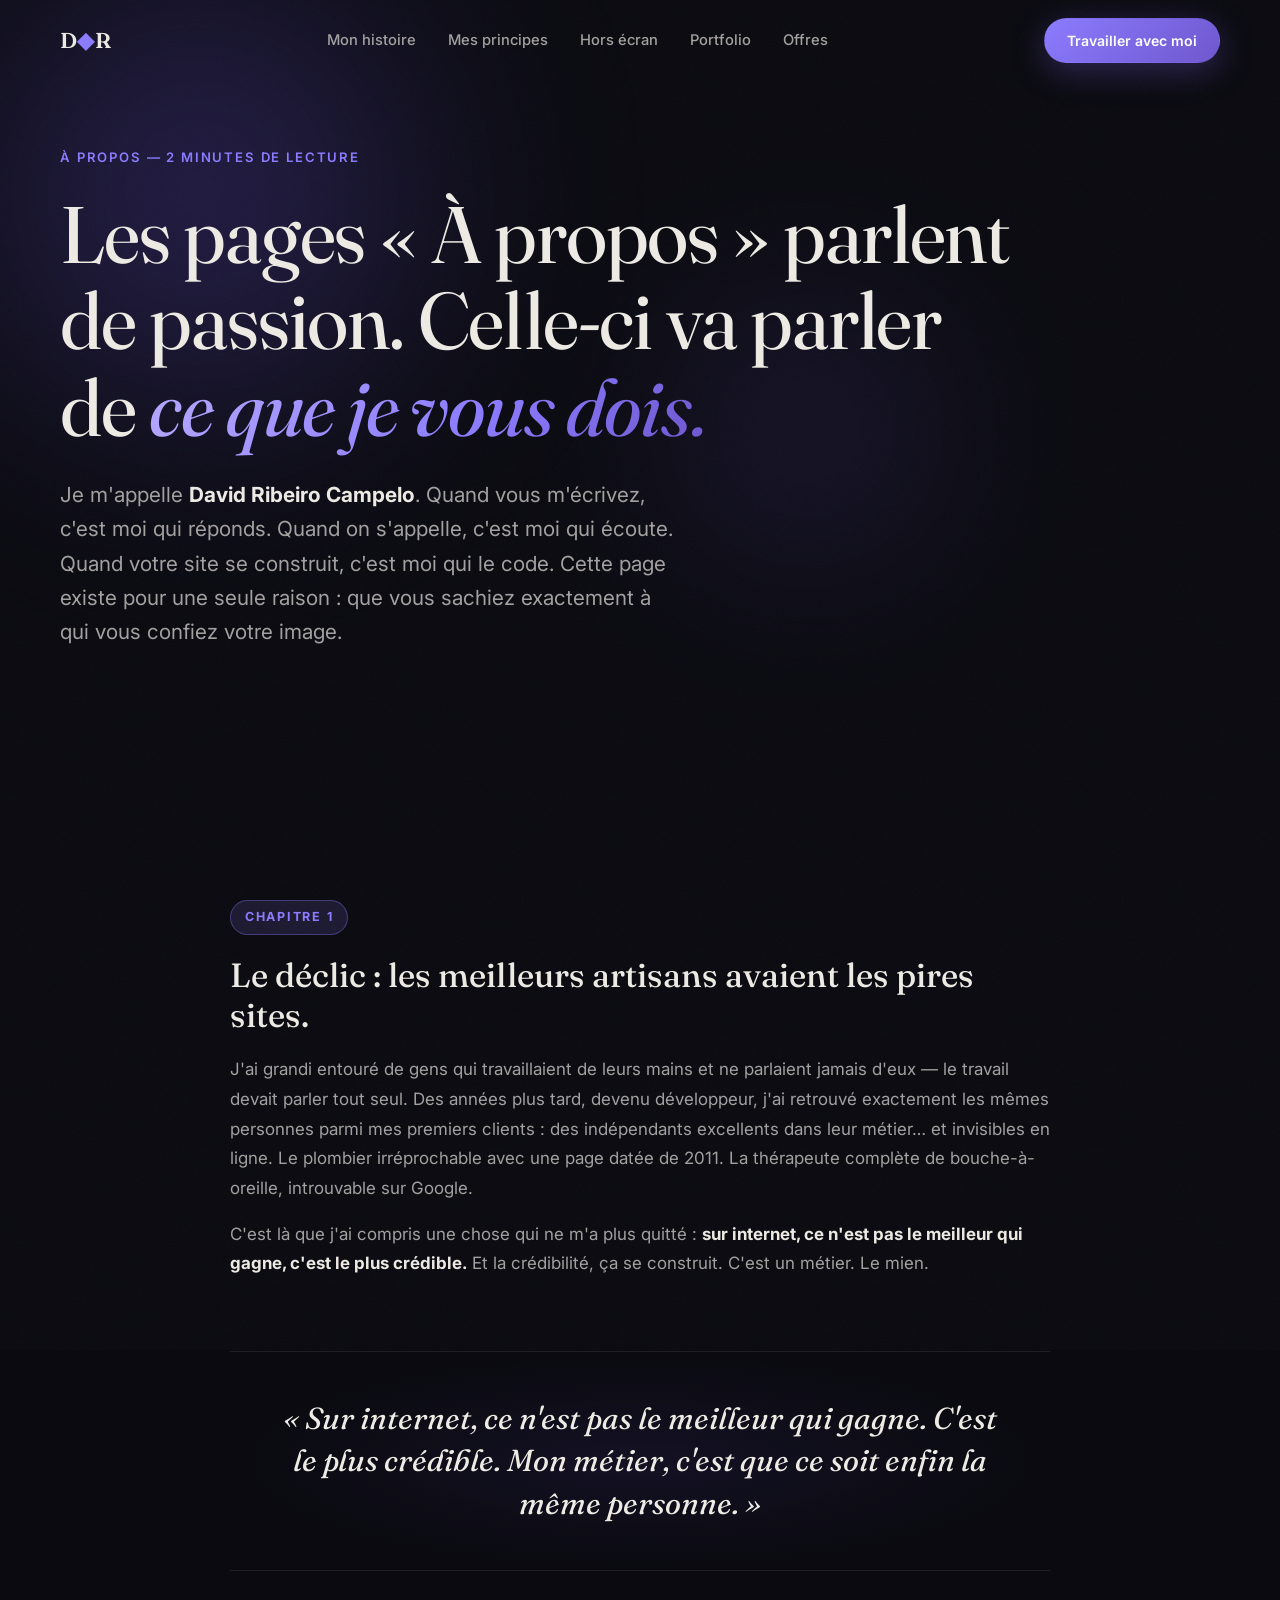
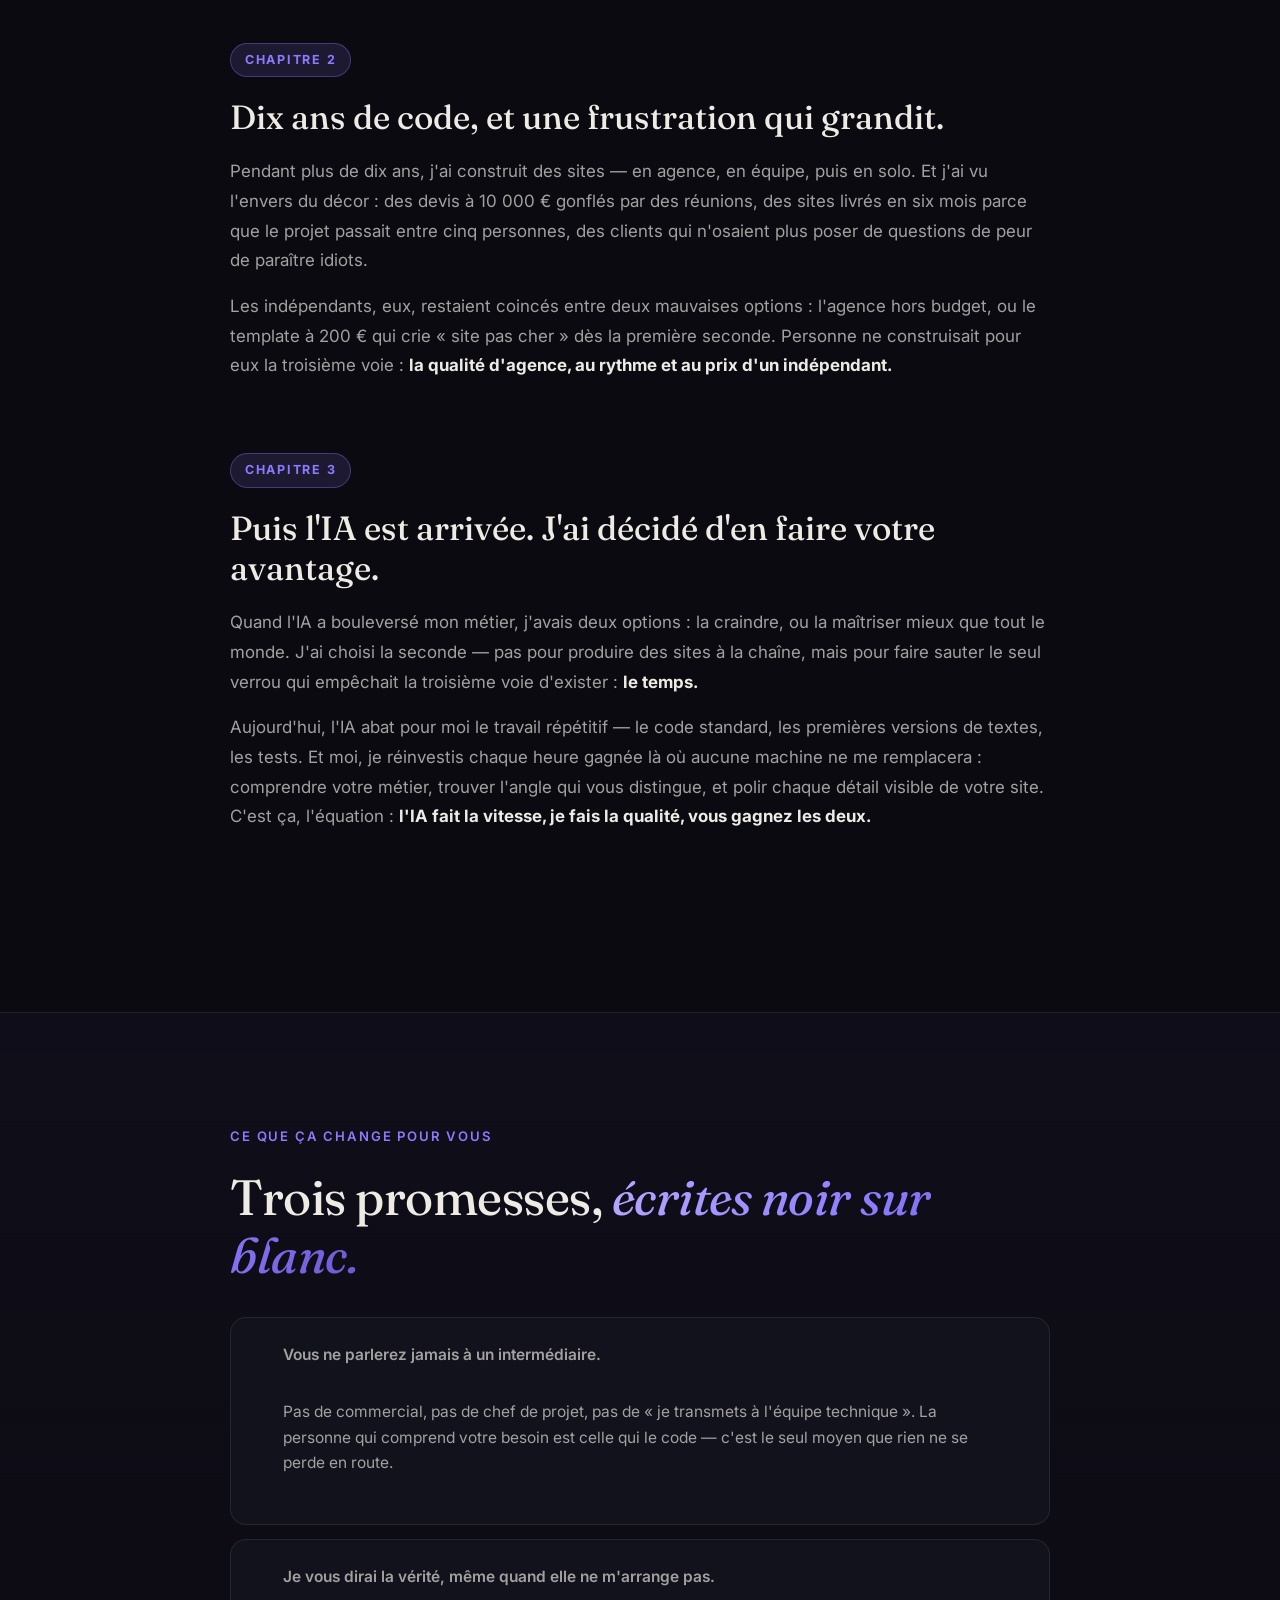
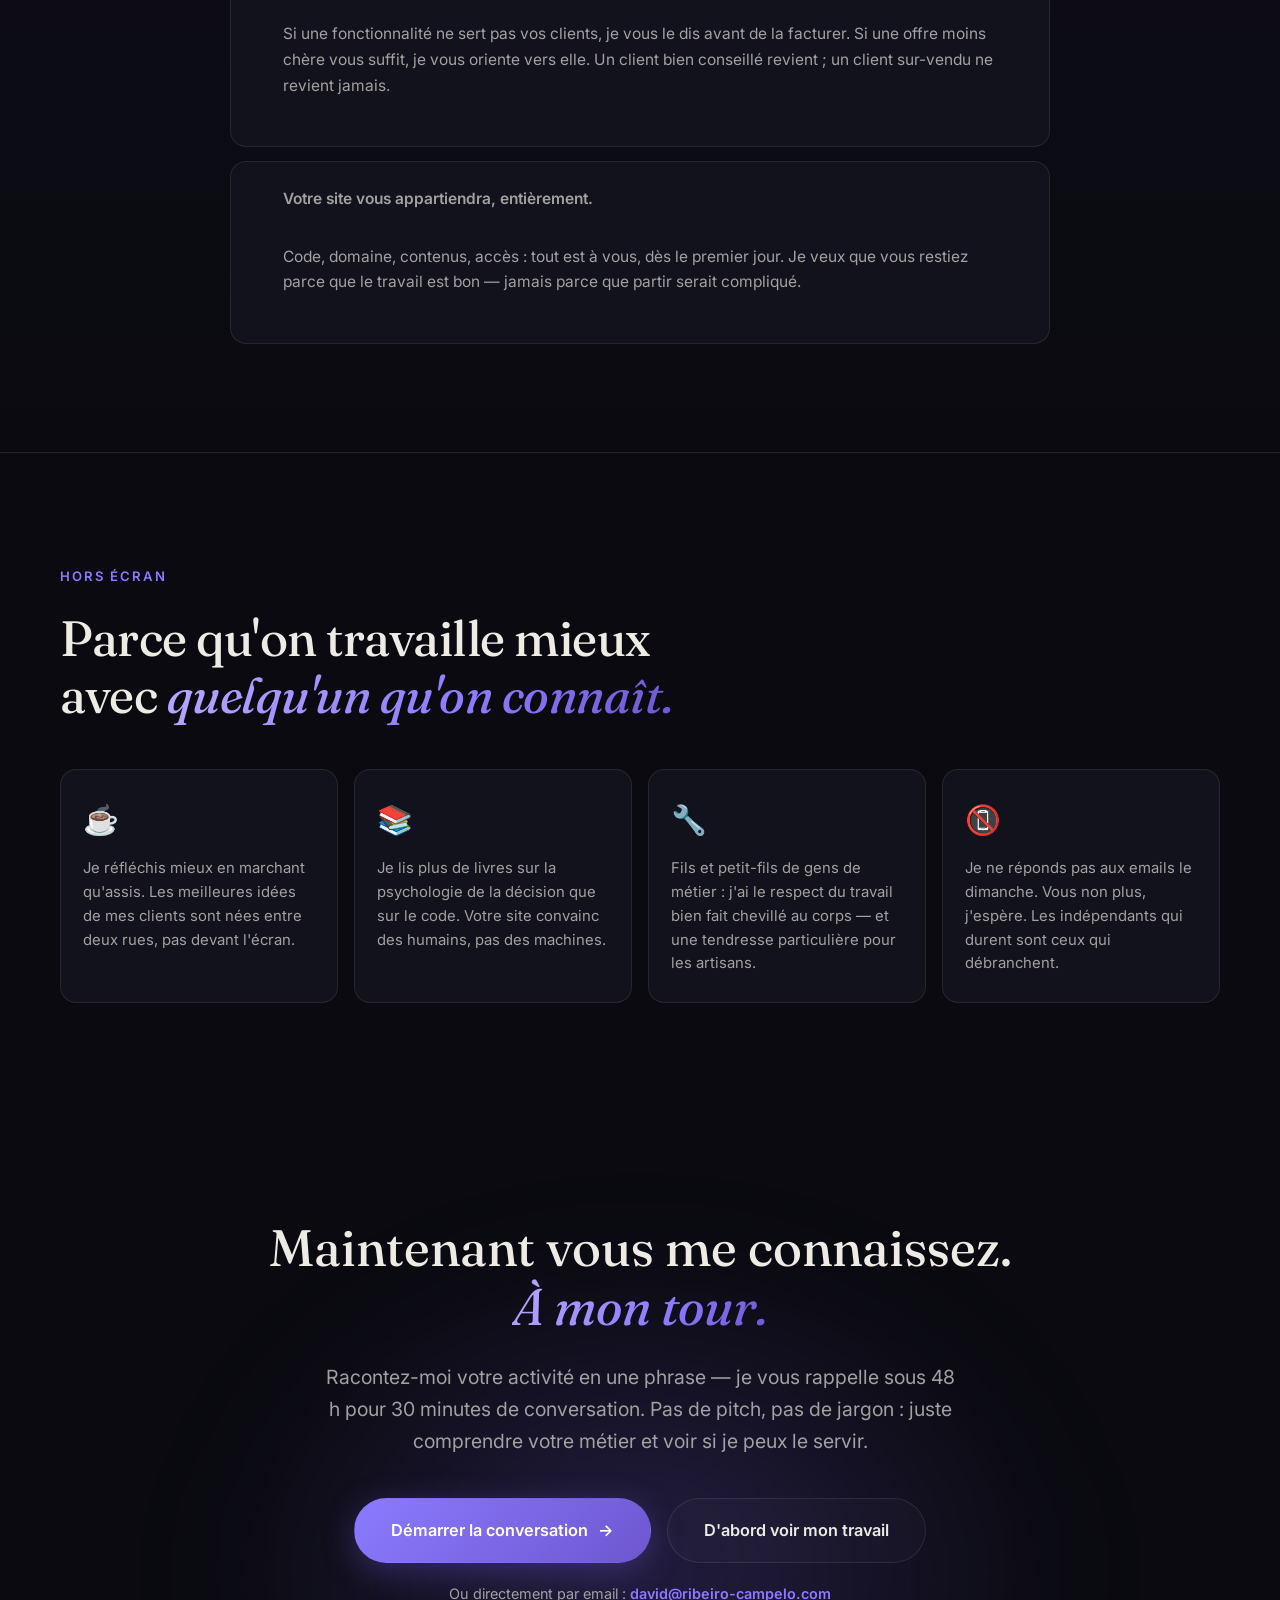
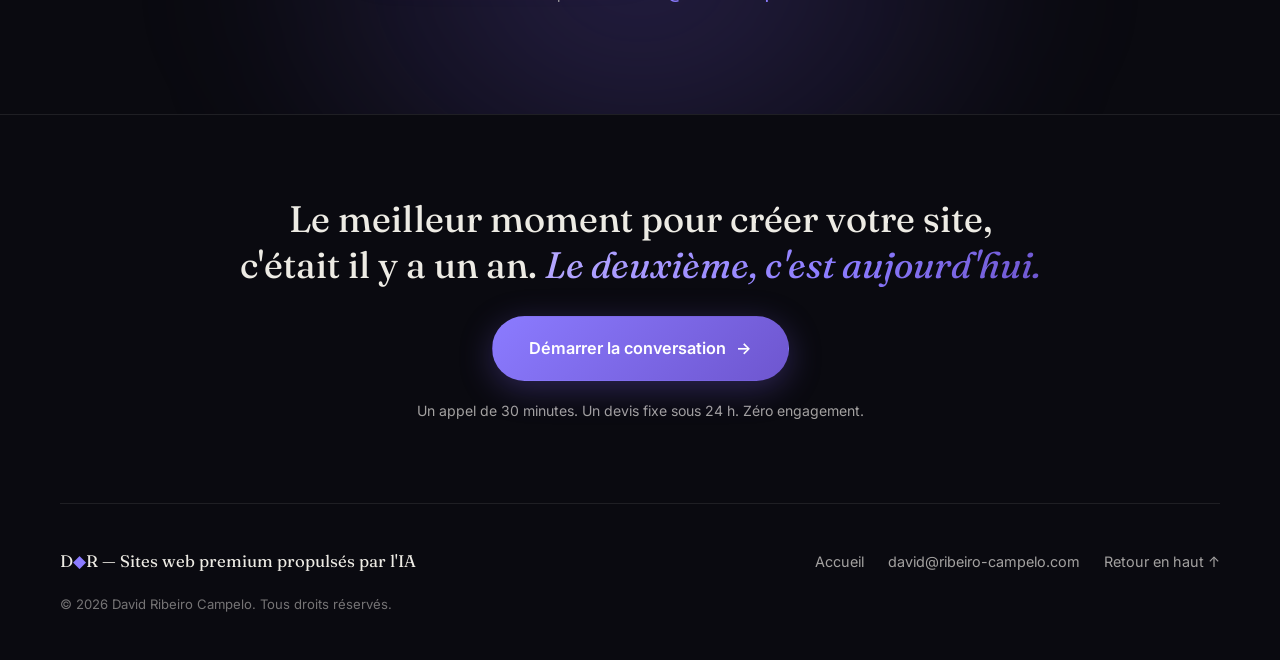
==== commit 77d34c3a: "Passe de rédaction finale : chaque mot mérite sa place Services resserrés en bénéfices d'une phrase," ====
--- a/apropos.html
+++ b/apropos.html
@@ -8,9 +8,11 @@
   <meta property="og:title" content="À propos — David Ribeiro Campelo">
   <meta property="og:description" content="La personne qui répond à votre premier message est celle qui code votre site. Voici pourquoi ça change tout.">
   <meta property="og:type" content="website">
+  <meta name="theme-color" content="#0a0a10">
+  <meta name="color-scheme" content="dark">
   <link rel="preconnect" href="https://fonts.googleapis.com">
   <link rel="preconnect" href="https://fonts.gstatic.com" crossorigin>
-  <link href="https://fonts.googleapis.com/css2?family=Fraunces:ital,opsz,wght@0,9..144,300..700;1,9..144,300..700&family=Inter:wght@400;500;600;700&display=swap" rel="stylesheet">
+  <link href="https://fonts.googleapis.com/css2?family=Fraunces:ital,opsz,wght@0,9..144,400..600;1,9..144,400..600&family=Inter:wght@400;500;600;700&display=swap" rel="stylesheet">
   <link rel="stylesheet" href="styles.css">
   <link rel="icon" href="data:image/svg+xml,<svg xmlns='http://www.w3.org/2000/svg' viewBox='0 0 100 100'><text y='.9em' font-size='90'>◆</text></svg>">
 </head>
@@ -212,8 +214,15 @@
 
   </main>
 
+  <a href="#travailler" class="sticky-cta" id="stickyCta" data-watch="#travailler">Démarrer la conversation →</a>
+
   <!-- ══════════════ FOOTER ══════════════ -->
   <footer class="footer">
+    <div class="container footer__cta">
+      <p class="footer__cta-title">Le meilleur moment pour créer votre site,<br>c'était il y a un an. <em>Le deuxième, c'est aujourd'hui.</em></p>
+      <a href="index.html#contact" class="btn btn--primary btn--large magnetic">Démarrer la conversation <span class="btn__arrow" aria-hidden="true">→</span></a>
+      <p class="footer__cta-note">Un appel de 30 minutes. Un devis fixe sous 24 h. Zéro engagement.</p>
+    </div>
     <div class="container footer__inner">
       <p class="footer__logo">D<span class="accent">◆</span>R — Sites web premium propulsés par l'IA</p>
       <nav class="footer__links" aria-label="Liens de pied de page">
--- a/styles.css
+++ b/styles.css
@@ -21,9 +21,9 @@
   --ease: cubic-bezier(0.22, 1, 0.36, 1);
 }
 
-* { margin: 0; padding: 0; box-sizing: border-box; }
-
-html { scroll-behavior: smooth; }
+* { margin: 0; padding: 0; box-sizing: border-box; -webkit-tap-highlight-color: transparent; }
+
+html { scroll-behavior: smooth; -webkit-text-size-adjust: 100%; text-size-adjust: 100%; }
 
 body {
   background: var(--bg);
@@ -181,6 +181,30 @@
 .btn--small { padding: 10px 22px; font-size: 0.88rem; }
 .btn__arrow { transition: transform 0.3s var(--ease); }
 .btn:hover .btn__arrow { transform: translateX(4px); }
+.btn:active { transform: scale(0.97); }
+
+/* ── Barre d'action collante (mobile) ────────────── */
+.sticky-cta {
+  display: none;
+  position: fixed;
+  left: 12px; right: 12px;
+  bottom: calc(12px + env(safe-area-inset-bottom, 0px));
+  z-index: 90;
+  align-items: center; justify-content: center; gap: 10px;
+  min-height: 56px;
+  border-radius: 100px;
+  background: linear-gradient(135deg, #8b7bff, #6e56cf);
+  color: #fff;
+  font-weight: 700; font-size: 1rem;
+  text-decoration: none;
+  box-shadow: 0 10px 36px rgba(110, 86, 207, 0.5);
+  transition: transform 0.35s var(--ease), opacity 0.35s;
+}
+.sticky-cta.is-hidden {
+  transform: translateY(120%);
+  opacity: 0;
+  pointer-events: none;
+}
 
 /* ── Typo commune sections ───────────────────────── */
 .section { padding-block: clamp(80px, 12vh, 140px); }
@@ -775,7 +799,7 @@
   display: block;
   font-family: var(--font-display);
   font-size: 2.4rem;
-  font-weight: 300;
+  font-weight: 400;
   color: transparent;
   -webkit-text-stroke: 1px var(--accent);
   margin-bottom: 18px;
@@ -990,7 +1014,25 @@
 /* ── Footer ──────────────────────────────────────── */
 .footer {
   border-top: 1px solid var(--line);
-  padding-block: 44px;
+  padding-block: 0 44px;
+}
+.footer__cta {
+  text-align: center;
+  padding: clamp(56px, 9vh, 90px) 0;
+  border-bottom: 1px solid var(--line);
+  margin-bottom: 44px;
+}
+.footer__cta-title {
+  font-family: var(--font-display);
+  font-weight: 450;
+  font-size: clamp(1.5rem, 3.2vw, 2.3rem);
+  line-height: 1.25;
+  margin-bottom: 28px;
+}
+.footer__cta-note {
+  margin-top: 18px;
+  font-size: 0.88rem;
+  color: var(--text-dim);
 }
 .footer__inner {
   display: flex; flex-wrap: wrap; gap: 18px;
@@ -1044,12 +1086,71 @@
 
 @media (max-width: 680px) {
   body { font-size: 16px; }
+  body:has(.sticky-cta) { padding-bottom: calc(80px + env(safe-area-inset-bottom, 0px)); }
+
+  /* ── Navigation : cible tactile 48px ── */
   .nav__links { display: none; }
   .nav .btn { display: none; }
-  .nav__burger { display: flex; }
+  .nav__inner { padding-block: 10px; }
+  .nav__burger {
+    display: flex;
+    align-items: center; justify-content: center;
+    width: 48px; height: 48px;
+    margin-right: -10px;
+  }
+  .mobile-menu a { padding: 10px 20px; }
+
+  /* ── Mise en page : une colonne, respiration réduite ── */
+  .section { padding-block: 64px; }
   .bento, .quotes, .pricing, .steps, .hire-steps, .included, .offscreen { grid-template-columns: 1fr; }
   .bento__card--large { grid-column: span 1; }
-  .contact-form { padding: 28px 22px; }
+  .bento__card, .price-card, .fit__card { padding: 28px 22px; }
+  .contact-form { padding: 28px 20px; }
   .contact-form__row { grid-template-columns: 1fr; }
-  .hero__cta .btn { width: 100%; justify-content: center; }
-}
+
+  /* Les retours à la ligne forcés sont pensés pour desktop */
+  .hero__title br, .section__title br, .cta__title br { display: none; }
+  .hero { padding-top: 104px; padding-bottom: 60px; min-height: 92svh; }
+  .hero__scroll-hint { display: none; }
+
+  /* ── Boutons & liens : minimum 48px, pleine largeur ── */
+  .btn { min-height: 48px; justify-content: center; }
+  .btn--large { min-height: 56px; }
+  .btn--small { padding: 12px 22px; }
+  .hero__cta .btn, .price-card .btn, .contact-form .btn { width: 100%; }
+  .case__cta {
+    display: flex; align-items: center; justify-content: center;
+    min-height: 48px;
+    border: 1px solid rgba(139, 123, 255, 0.4);
+    border-radius: 100px;
+    background: var(--accent-soft);
+  }
+  .faq__item summary { padding-block: 18px; min-height: 56px; display: flex; align-items: center; }
+  .footer__links a { display: inline-flex; align-items: center; min-height: 44px; }
+  .sticky-cta { display: flex; }
+
+  /* ── Formulaires : 16px mini, sinon iOS zoome au focus ── */
+  .contact-form input, .contact-form textarea { font-size: 16px; padding: 15px 16px; }
+
+  /* ── Portfolio : métriques en rangée compacte ── */
+  .case__metrics { display: grid; grid-template-columns: repeat(3, 1fr); gap: 12px; }
+  .case__metrics span { font-size: 1.3rem; }
+  .case__metrics small { font-size: 0.76rem; }
+  .case__visual { min-height: 220px; padding: 20px; }
+
+  /* ── Vitesse : effets allégés pour GPU mobile ── */
+  .grain { animation: none; opacity: 0.025; inset: 0; }
+  .aurora { filter: blur(46px); opacity: 0.4; }
+  .aurora--3 { display: none; }
+  .nav.is-scrolled { backdrop-filter: blur(8px); -webkit-backdrop-filter: blur(8px); }
+  .contact-form { backdrop-filter: none; }
+  .case__browser { transform: none; }
+  .price-card--featured { box-shadow: 0 14px 40px rgba(110, 86, 207, 0.18); }
+  .btn--primary { box-shadow: 0 6px 20px var(--glow); }
+
+  /* Le hors-écran n'est rendu qu'à l'approche du viewport */
+  main > .section:not(:first-child) {
+    content-visibility: auto;
+    contain-intrinsic-size: auto 720px;
+  }
+}
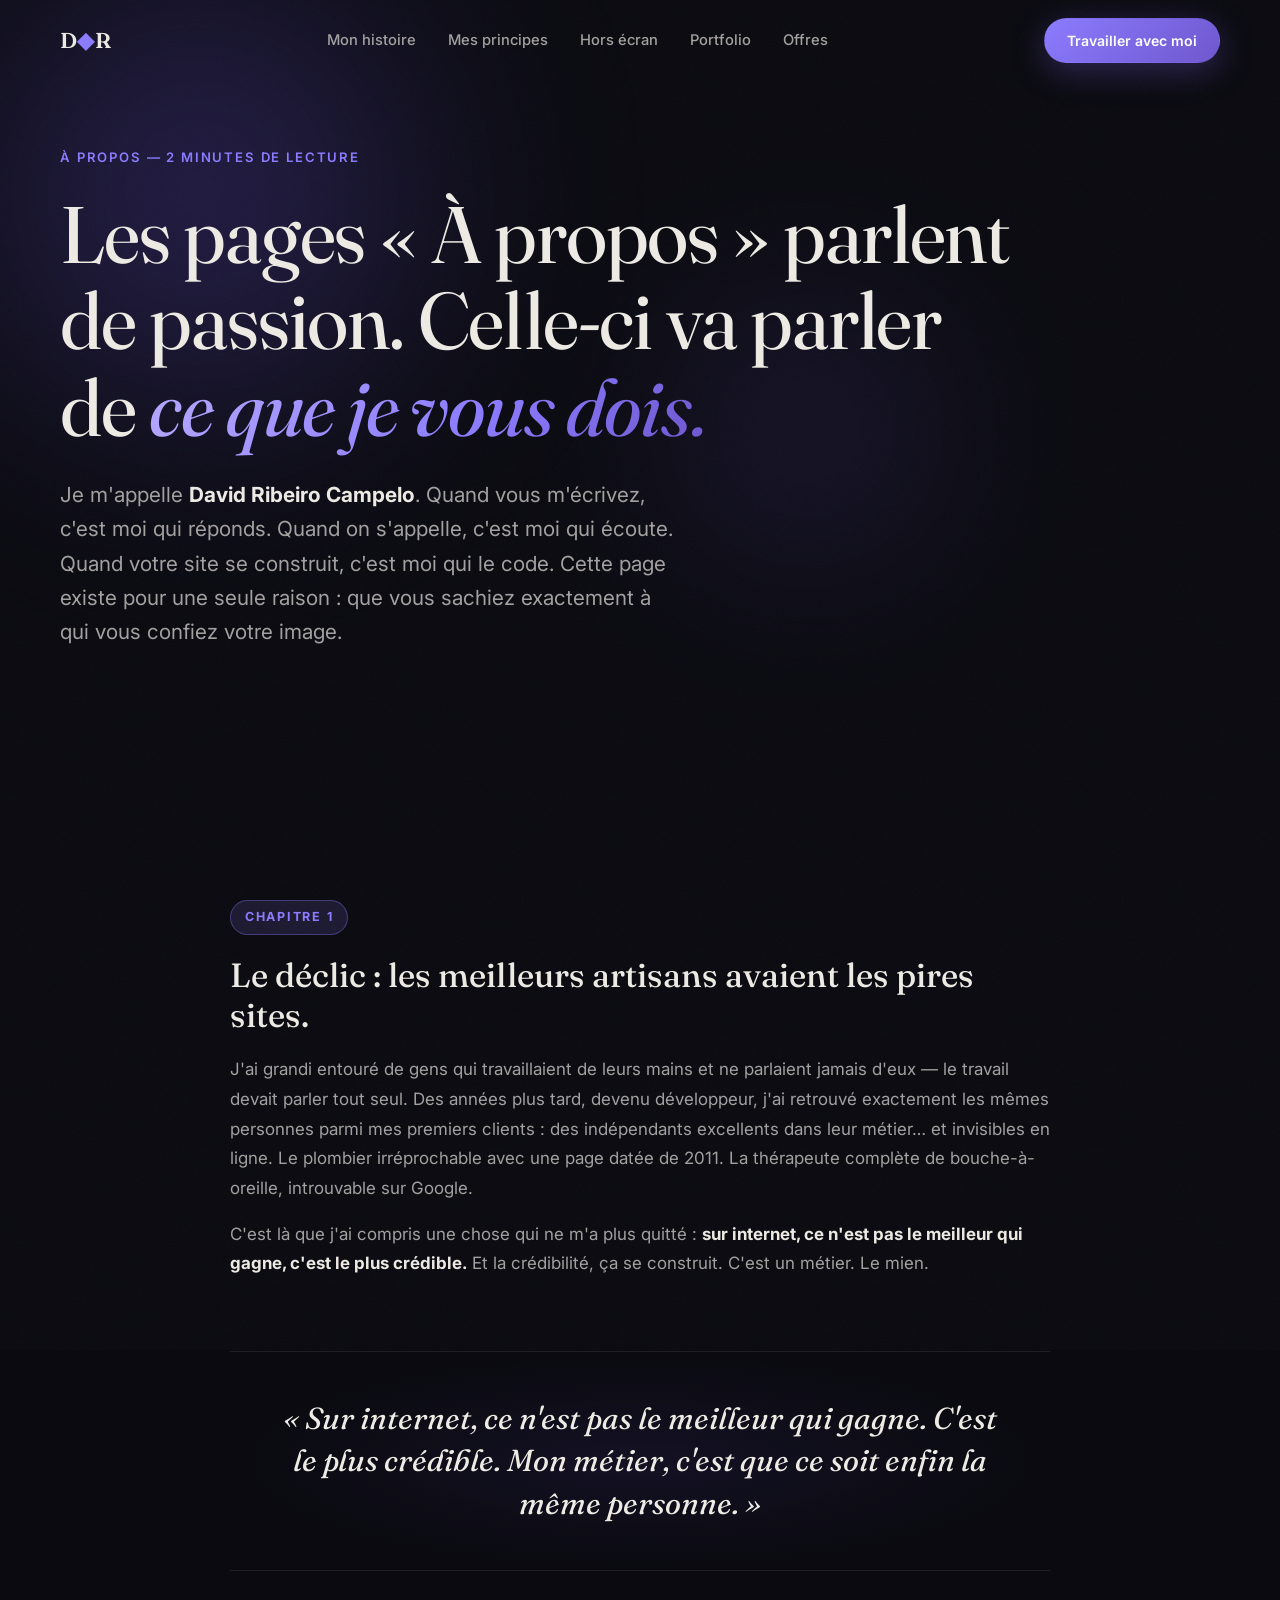
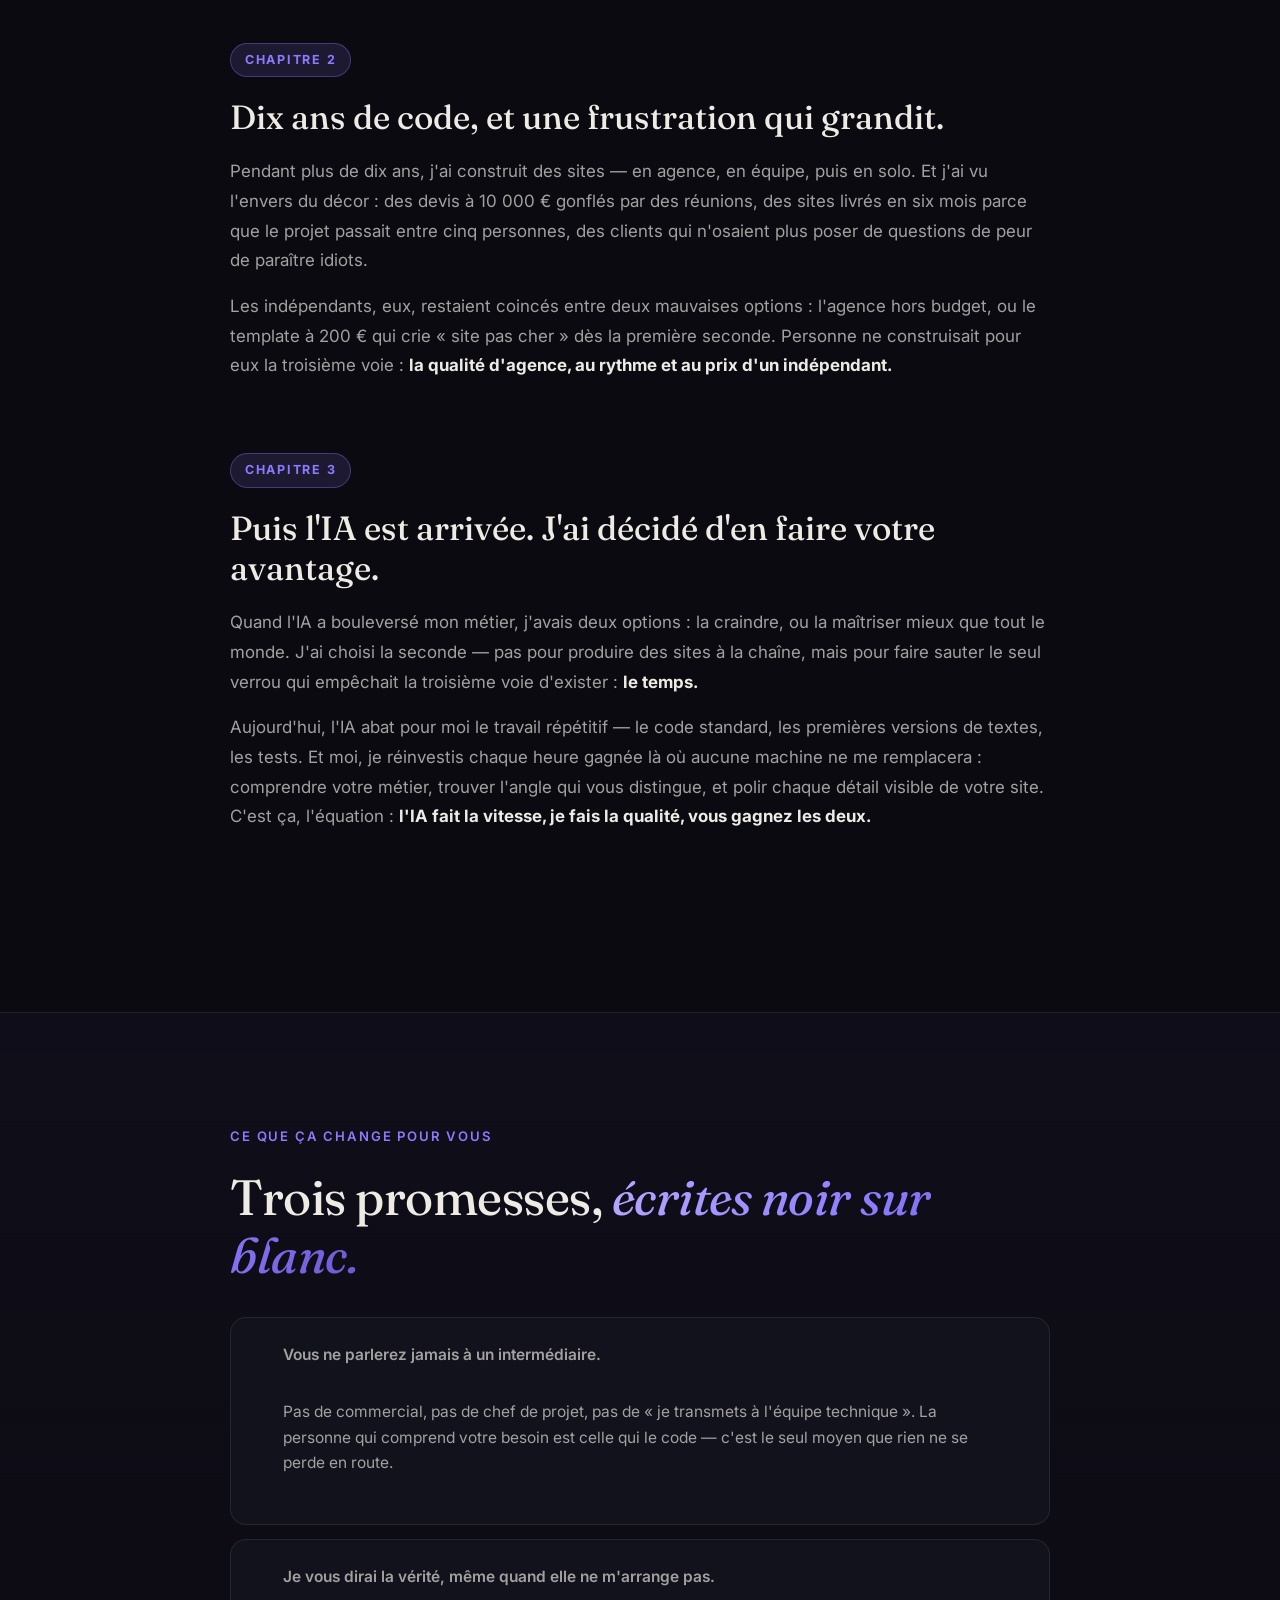
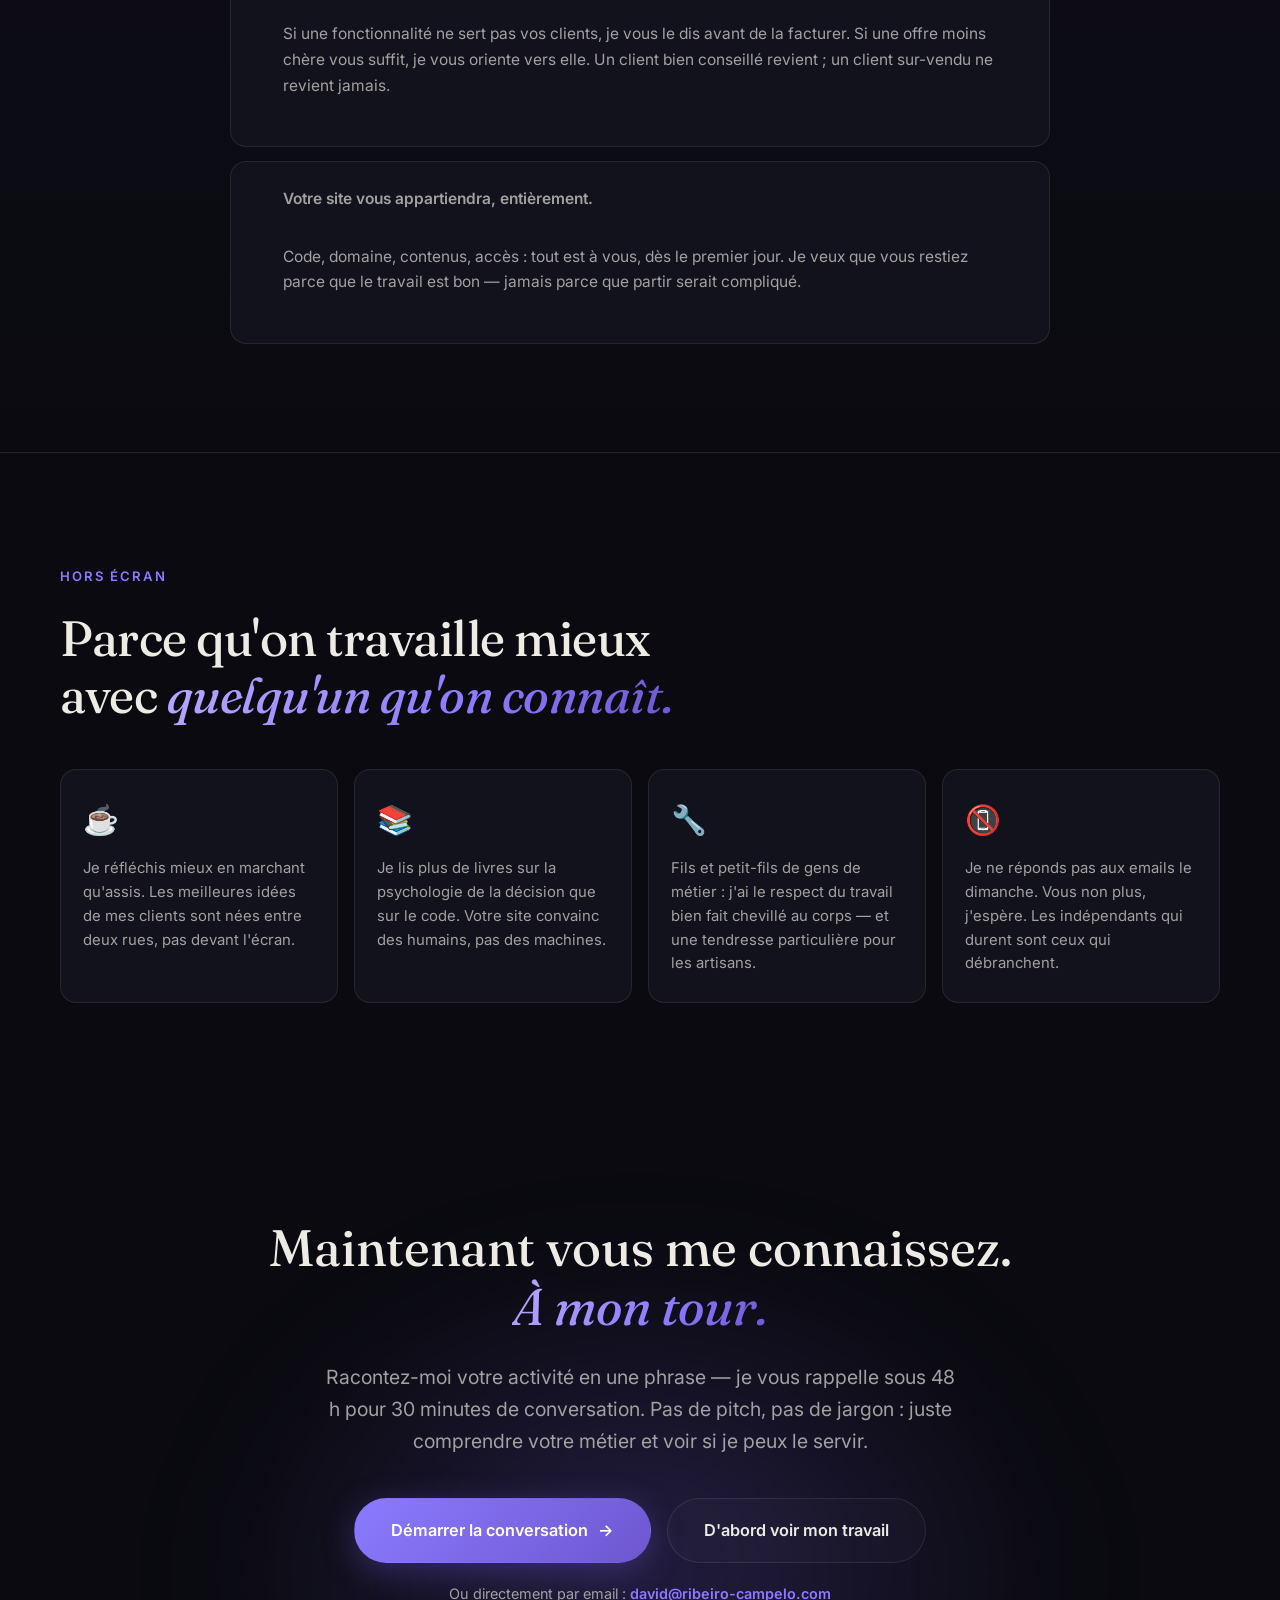
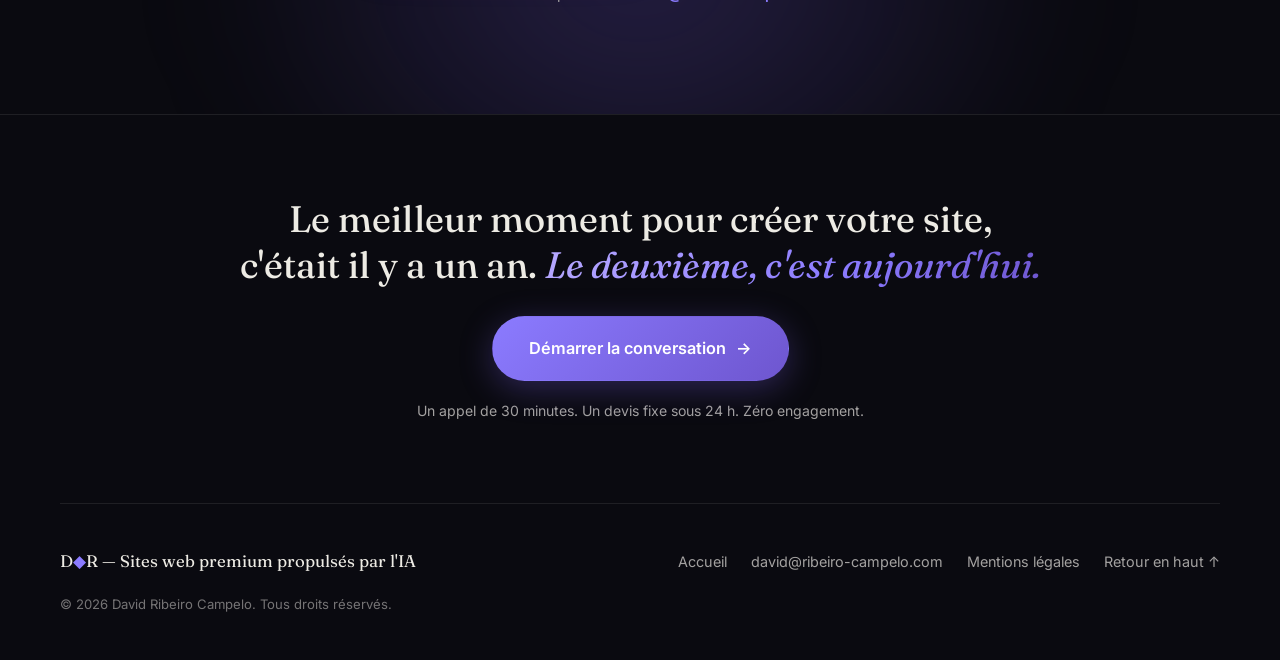
==== commit 3d422a93: "Trois chantiers de mise en ligne : formulaire, mentions légales, placeholders Formulaire : envoi AJA" ====
--- a/apropos.html
+++ b/apropos.html
@@ -73,6 +73,7 @@
       </div>
     </section>
 
+    <!-- TODO-PERSO : relire les 3 chapitres et ajuster chaque fait à votre vraie histoire (parcours, origine familiale, anecdotes) -->
     <!-- ══════════════ L'HISTOIRE ══════════════ -->
     <section class="section" id="histoire">
       <div class="container container--narrow">
@@ -164,6 +165,7 @@
       </div>
     </section>
 
+    <!-- TODO-PERSO : remplacer ces 4 cartes par vos vrais détails personnels -->
     <!-- ══════════════ HORS ÉCRAN ══════════════ -->
     <section class="section" id="horsecran">
       <div class="container">
@@ -228,6 +230,7 @@
       <nav class="footer__links" aria-label="Liens de pied de page">
         <a href="index.html">Accueil</a>
         <a href="mailto:david@ribeiro-campelo.com">david@ribeiro-campelo.com</a>
+        <a href="mentions-legales.html">Mentions légales</a>
         <a href="#top">Retour en haut ↑</a>
       </nav>
       <p class="footer__legal">© 2026 David Ribeiro Campelo. Tous droits réservés.</p>
--- a/styles.css
+++ b/styles.css
@@ -1010,6 +1010,53 @@
   font-size: 0.85rem;
   color: var(--text-dim);
 }
+.contact-form__rgpd {
+  text-align: center;
+  font-size: 0.78rem;
+  color: var(--text-dim);
+  opacity: 0.75;
+}
+.contact-form__rgpd a { color: var(--text-dim); }
+.form-status {
+  text-align: center;
+  font-size: 0.95rem;
+  min-height: 1.4em;
+  color: var(--text-dim);
+}
+.form-status--ok { color: #6ee7a0; font-weight: 600; }
+.form-status--error { color: #f0a3a3; }
+.form-status--error a { color: var(--accent); font-weight: 600; }
+
+/* ── Page mentions légales ───────────────────────── */
+.legal { padding-top: clamp(130px, 18vh, 180px); }
+.legal__updated {
+  color: var(--text-dim);
+  font-size: 0.9rem;
+  margin-bottom: 40px;
+}
+.legal h2 {
+  font-family: var(--font-display);
+  font-weight: 500;
+  font-size: 1.35rem;
+  margin: 40px 0 14px;
+}
+.legal p, .legal li {
+  color: var(--text-dim);
+  font-size: 0.98rem;
+  line-height: 1.75;
+}
+.legal p { margin-bottom: 12px; }
+.legal ul { margin: 0 0 12px 22px; display: flex; flex-direction: column; gap: 8px; }
+.legal strong { color: var(--text); }
+.legal a { color: var(--accent); text-decoration: none; }
+.legal__todo {
+  color: #f0c27a;
+  background: rgba(240, 194, 122, 0.08);
+  border: 1px dashed rgba(240, 194, 122, 0.4);
+  border-radius: 6px;
+  padding: 1px 8px;
+}
+.legal__back { margin-top: 48px; }
 
 /* ── Footer ──────────────────────────────────────── */
 .footer {
